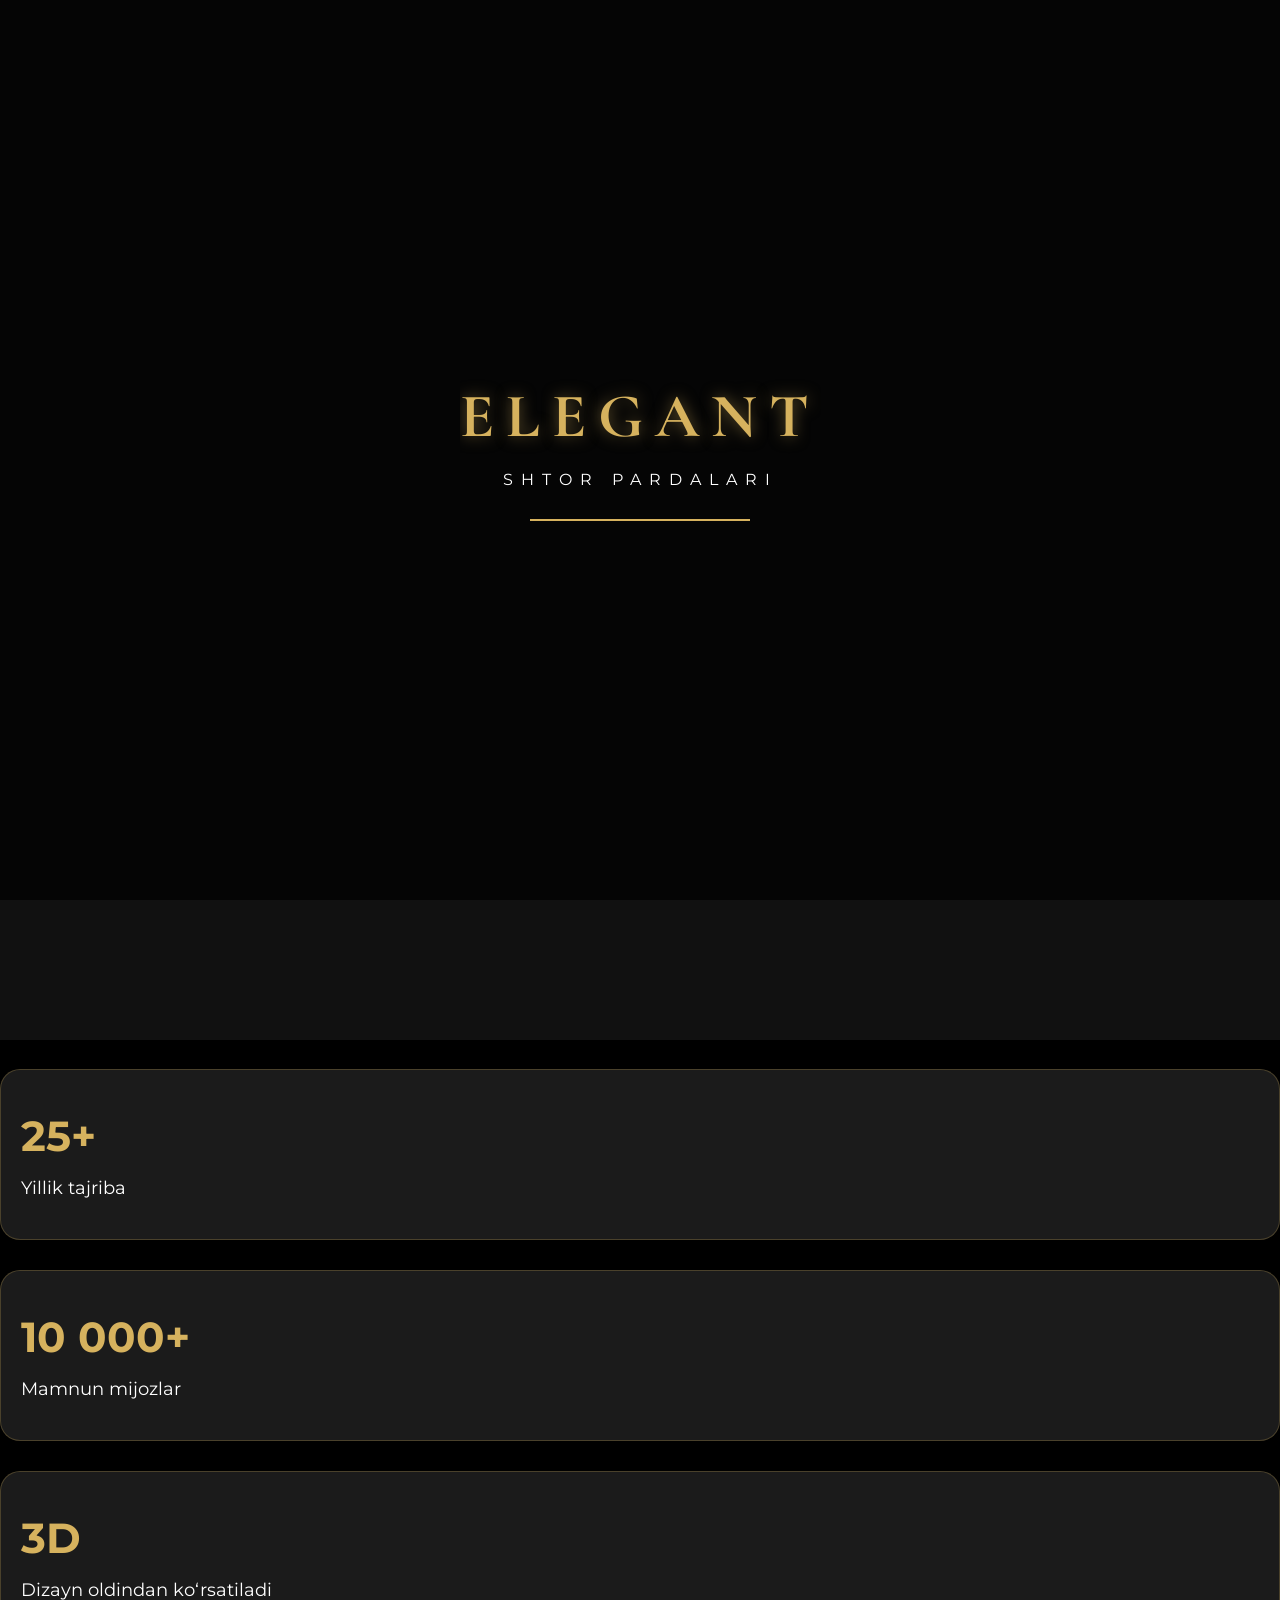
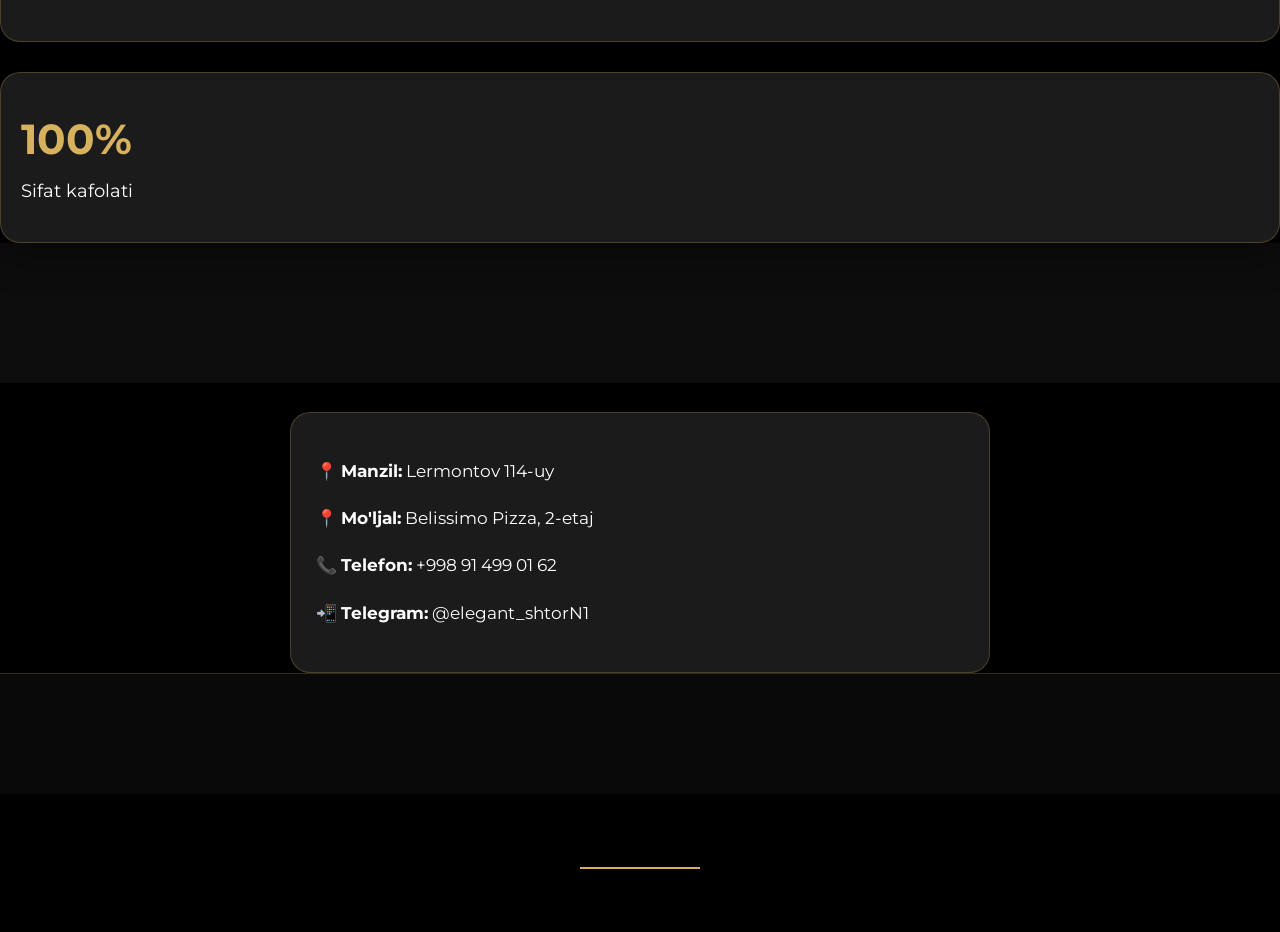
==== index.html @ 4797c0a0 "Add files via upload" ====
<!DOCTYPE html>
<html lang="uz">
<head>
    <meta charset="UTF-8">
    <meta name="viewport" content="width=device-width, initial-scale=1.0">

    <title>Elegant Shtor Pardalari</title>

    <link rel="preconnect" href="https://fonts.googleapis.com">
    <link rel="preconnect" href="https://fonts.gstatic.com" crossorigin>

    <link href="https://fonts.googleapis.com/css2?family=Cormorant+Garamond:wght@500;600;700&family=Montserrat:wght@300;400;500;600;700&display=swap" rel="stylesheet">

    <link rel="stylesheet" href="style.css">
</head>

<body>
    <div class="curtain-wrapper">

    <div class="curtain left-curtain"></div>

    <div class="curtain right-curtain"></div>

</div>
    <div id="preloader">
    <div class="loader-content">

        <h1 class="loader-logo">
            ELEGANT
        </h1>

        <p class="loader-subtitle">
            SHTOR PARDALARI
        </p>

        <div class="loader-line"></div>

    </div>
</div>

<section class="hero">

    <div class="overlay"></div>

    <div class="particles"></div>

    <div class="hero-content">

       <div class="logo">
    <span class="word">ELEGANT</span>
    <span class="subtitle">SHTOR PARDALARI</span>
</div> 
        <h1>
            Har bir uy <br>
            go'zallikka loyiq
        </h1>

      <div class="features">
    <span>Sifat</span>
    <span>Uslub</span>
    <span>Nafislik</span>
</div>

        <a href="catalog.html" class="btn">
    Katalog
</a>

    </div>

</section>
<section class="advantages hidden" id="advantages"></section>
    <h2>Nima uchun biz?</h2>

    <div class="advantages-grid">

        <div class="adv-card">
            <h3>25+</h3>
            <p>Yillik tajriba</p>
        </div>

        <div class="adv-card">
            <h3>10 000+</h3>
            <p>Mamnun mijozlar</p>
        </div>

        <div class="adv-card">
            <h3>3D</h3>
            <p>Dizayn oldindan ko‘rsatiladi</p>
        </div>

        <div class="adv-card">
            <h3>100%</h3>
            <p>Sifat kafolati</p>
        </div>

    </div>

</section>

<section class="contact hidden" id="contact"></section>

    <h2>Kontaktlar</h2>

    <div class="contact-box">

        <p>📍 <strong>Manzil:</strong> Lermontov 114-uy</p>

        <p>📍 <strong>Mo'ljal:</strong> Belissimo Pizza, 2-etaj</p>

        <p>📞 <strong>Telefon:</strong> +998 91 499 01 62</p>

        <p>📲 <strong>Telegram:</strong> @elegant_shtorN1</p>

    </div>

</section>
<script src="script.js"></script>
<footer class="footer hidden"></footer>

    <h2>ELEGANT</h2>

    <p>SHTOR PARDALARI</p>

    <div class="footer-line"></div>

    <p>Premium pardalar va zamonaviy interyer yechimlari</p>

    <small>© 2026 Elegant Shtor Pardalari. Barcha huquqlar himoyalangan.</small>

</footer>
</body>
<header class="navbar">

    <div class="logo">
        ELEGANT
    </div>

    <nav>

        <a href="#">Bosh sahifa</a>

        <a href="catalog.html">Katalog</a>

        <a href="#advantages">Afzalliklar</a>

        <a href="#contact">Kontakt</a>

    </nav>

</header>
</html>
---- style.css ----
/* =========================
   RESET
========================= */

*{
    margin:0;
    padding:0;
    box-sizing:border-box;
}

body{
    font-family:'Montserrat',sans-serif;
    background:#000;
    overflow-x:hidden;
}

/* =========================
   HERO
========================= */

.hero{
    position:relative;
    width:100%;
    height:100vh;

    background:url("images/banner.png") center center/cover no-repeat;

    display:flex;
    align-items:center;

    overflow:hidden;
    transition: transform .8s ease, filter .8s ease;
cursor:pointer;

    animation:zoomHero 18s ease-in-out infinite alternate;
}

@keyframes zoomHero{
    from{
        background-size:100%;
    }
    to{
        background-size:108%;
    }
}

/* =========================
   DARK OVERLAY
========================= */

.overlay{
    position:absolute;
    inset:0;

    background:linear-gradient(
        90deg,
        rgba(0,0,0,.65) 0%,
        rgba(0,0,0,.40) 45%,
        rgba(0,0,0,.15) 100%
    );

    z-index:1;
}

/* =========================
   CONTENT
========================= */
.hero-content{
    position: relative;
    z-index: 5;
    max-width: 650px;
    margin-left: 8%;
    color: #fff;
    animation: fadeUp 1.2s ease;
}

@keyframes fadeUp{

    from{
        opacity:0;
        transform:translateY(40px);
    }

    to{
        opacity:1;
        transform:translateY(0);
    }

}

/* =========================
   LOGO
========================= */

.logo{

    display:flex;
    flex-direction:column;

    font-family:'Cormorant Garamond',serif;

    font-weight:700;

    margin-bottom:18px;

}

.logo .word{

    color:#d6b25e;

    font-size:32px;

    letter-spacing:8px;

    text-shadow:0 0 12px rgba(214,178,94,.5);

}

.logo .subtitle{

    margin-top:6px;

    color:#fff;

    font-size:14px;

    letter-spacing:6px;

}

.logo span{

    display:block;

    font-size:14px;

    letter-spacing:6px;

    margin-top:6px;

    color:#ffffff;

}

/* =========================
   TITLE
========================= */

.hero h1{

    font-family:'Cormorant Garamond',serif;

    font-size:72px;

    line-height:1.1;

    font-weight:700;

    margin-bottom:20px;

    animation:zoomTitle 6s ease-in-out infinite;

    transform-origin:center;

}

/* =========================
   TEXT
========================= */

.hero p{

    font-size:20px;

    color:#f0f0f0;

    margin-bottom:45px;

    letter-spacing:1px;

}

/* =========================
   BUTTON
========================= */

.btn{

    display:inline-block;

    padding:18px 46px;

    border-radius:60px;

    text-decoration:none;

    font-weight:600;

    letter-spacing:1px;

    color:#000;

    background:linear-gradient(135deg,#d6b25e,#f6d67a);

    box-shadow:0 10px 35px rgba(214,178,94,.35);

    transition:.4s;

}

.btn:hover{

    transform:translateY(-5px) scale(1.05);

    box-shadow:0 15px 45px rgba(214,178,94,.6);

}


/* =========================
   LIGHT
========================= */

.hero::before{

    content:"";

    position:absolute;

    top:-40%;

    left:-20%;

    width:220px;

    height:180%;

    background:linear-gradient(

        transparent,

        rgba(255,255,255,.18),

        transparent

    );

    transform:rotate(18deg);

    animation:lightMove 8s linear infinite;

}

@keyframes lightMove{

    from{

        left:-25%;

    }

    to{

        left:120%;

    }

}
/* ==========================
   ANIMATIONS
========================== */

.logo{
    animation:fadeTop 1s ease forwards;
}



.hero p{
    opacity:0;
    animation:fadeTop 1s ease .6s forwards;
}

.btn{
    opacity:0;
    animation:fadeTop 1s ease .9s forwards;
}

@keyframes fadeTop{

    from{
        opacity:0;
        transform:translateY(40px);
    }

    to{
        opacity:1;
        transform:translateY(0);
    }

}
@keyframes zoomTitle{

    0%{
        opacity:0;
        transform:scale(0);
    }

    15%{
        opacity:1;
        transform:scale(1);
    }

    70%{
        opacity:1;
        transform:scale(1);
    }

    100%{
        opacity:0;
        transform:scale(0);
    }

}
.logo .word{
    position: relative;
    display: inline-block;
    overflow: hidden;
}

.logo .word::after{
    content: "";
    position: absolute;
    top: -50%;
    left: -150%;

    width: 60%;
    height: 200%;

    background: linear-gradient(
        90deg,
        transparent,
        rgba(255,255,255,.9),
        transparent
    );

    transform: rotate(25deg);

    animation: logoShine 5s linear infinite;
}

@keyframes logoShine{

    0%{
        left:-150%;
    }

    100%{
        left:220%;
    }

}
/* ========================= */
/* PRELOADER */
/* ========================= */

#preloader{
    position: fixed;
    inset: 0;
    background: #050505;
    display: flex;
    justify-content: center;
    align-items: center;
    z-index: 99999;
    transition: opacity 1s ease, visibility 1s ease;
}

.loader-content{
    text-align: center;
}

.loader-logo{
    font-family: 'Cormorant Garamond', serif;
    font-size: 62px;
    letter-spacing: 12px;
    color: #d6b25e;
    text-shadow: 0 0 15px rgba(214,178,94,.5);
    position: relative;
    display: inline-block;
    overflow: hidden;
}

.loader-logo::after{
    content: "";
    position: absolute;
    top: -50%;
    left: -150%;
    width: 60%;
    height: 200%;
    background: linear-gradient(
        90deg,
        transparent,
        rgba(255,255,255,.9),
        transparent
    );
    transform: rotate(25deg);
    animation: loaderShine 2s linear infinite;
}

.loader-subtitle{
    margin-top: 12px;
    color: white;
    font-size: 16px;
    letter-spacing: 8px;
}

.loader-line{
    width: 0;
    height: 2px;
    background: #d6b25e;
    margin: 30px auto 0;
    animation: lineGrow 1.5s forwards;
}

@keyframes loaderShine{
    from{
        left: -150%;
    }
    to{
        left: 220%;
    }
}

@keyframes lineGrow{
    from{
        width: 0;
    }
    to{
        width: 220px;
    }
}
#preloader.hide{
    opacity: 0;
    visibility: hidden;
}
/* ---------- FEATURES ---------- */
.features{
    position: relative;
    width: 180px;
    height: 35px;
    margin: 40px 0 45px;
}

.features span{
    position:absolute;
    left:0;
    top:0;
    width:100%;

    font-size:22px;
    color:#fff;
    letter-spacing:2px;

    text-align:left;

    opacity:0;

    animation:changeWord 9s infinite;
}

.features span::after{
    content:" ✦";
    color:#d6b25e;
}

.features span:nth-child(1){
    animation-delay:0s;
}

.features span:nth-child(2){
    animation-delay:3s;
}

.features span:nth-child(3){
    animation-delay:6s;
}

@keyframes changeWord{

    0%{
        opacity:0;
        transform:translateY(20px);
    }

    10%{
        opacity:1;
        transform:translateY(0);
    }

    25%{
        opacity:1;
    }

    35%{
        opacity:0;
        transform:translateY(-20px);
    }

    100%{
        opacity:0;
    }

}
/* ===========================
        CATALOG
=========================== */

.catalog-page{
    width:90%;
    max-width:1400px;
    margin:auto;
    padding:80px 0;
}

.catalog-title{
    text-align:center;
    font-size:48px;
    color:#d6b25e;
    letter-spacing:4px;
}

.catalog-text{
    text-align:center;
    color:#d8d8d8;
    font-size:20px;
    margin:20px 0 60px;
}

.gallery{
    display:grid;
    grid-template-columns:repeat(auto-fit,minmax(320px,1fr));
    gap:35px;
}

.card{
    overflow:hidden;
    border-radius:20px;
    background:#1b1b1b;
    transition:.4s;
    box-shadow:0 15px 35px rgba(0,0,0,.45);
}

.card:hover{
    transform:translateY(-10px);
    box-shadow:0 20px 45px rgba(214,178,94,.35);
}

.card img{
    width:100%;
    height:420px;
    object-fit:cover;
    display:block;
    transition:.5s;
}

.card:hover img{
    transform:scale(1.08);
}

.back-btn{
    display:inline-block;
    margin:60px auto 0;
    padding:16px 40px;
    border:2px solid #d6b25e;
    color:#d6b25e;
    text-decoration:none;
    border-radius:50px;
    transition:.4s;
    font-size:18px;
}

.back-btn:hover{
    background:#d6b25e;
    color:#000;
}
/* ===== Lightbox ===== */

.lightbox{
    position:fixed;
    inset:0;
    background:rgba(0,0,0,.95);
    display:none;
    justify-content:center;
    align-items:center;
    z-index:9999;
}

.lightbox.active{
    display:flex;
}

.lightbox-img{
    max-width:90%;
    max-height:85%;
    border-radius:15px;
    box-shadow:0 0 40px rgba(214,178,94,.35);
}

.close{
    position:absolute;
    top:25px;
    right:40px;
    font-size:45px;
    color:white;
    cursor:pointer;
}

.prev,
.next{
    position:absolute;
    top:50%;
    transform:translateY(-50%);
    background:rgba(255,255,255,.15);
    border:none;
    color:white;
    font-size:34px;
    width:60px;
    height:60px;
    border-radius:50%;
    cursor:pointer;
    transition:.3s;
}

.prev:hover,
.next:hover{
    background:#d6b25e;
    color:#000;
}

.prev{
    left:40px;
}

.next{
    right:40px;
}
/* ==========================
   ADVANTAGES
========================== */

.advantages{
    padding:100px 10%;
    background:#111;
    text-align:center;
}

.advantages h2{
    font-size:42px;
    color:#d6b25e;
    margin-bottom:60px;
    letter-spacing:2px;
}

.advantages-grid{
    display:grid;
    grid-template-columns:repeat(auto-fit,minmax(230px,1fr));
    gap:30px;
}

.adv-card{
    background:#1b1b1b;
    border:1px solid rgba(214,178,94,.25);
    border-radius:20px;
    padding:40px 20px;
    transition:.4s;
    box-shadow:0 15px 35px rgba(0,0,0,.35);
}

.adv-card:hover{
    transform:translateY(-10px);
    border-color:#d6b25e;
    box-shadow:0 20px 45px rgba(214,178,94,.35);
}

.adv-card h3{
    font-size:42px;
    color:#d6b25e;
    margin-bottom:15px;
}

.adv-card p{
    color:#fff;
    font-size:18px;
}

/* ==========================
   CONTACT
========================== */

.contact{
    padding:100px 10%;
    background:#0d0d0d;
    text-align:center;
}

.contact h2{
    font-size:42px;
    color:#d6b25e;
    margin-bottom:40px;
}

.contact-box{
    max-width:700px;
    margin:auto;
    background:#1b1b1b;
    border-radius:20px;
    padding:40px;
    border:1px solid rgba(214,178,94,.25);
    box-shadow:0 15px 35px rgba(0,0,0,.35);
}

.contact-box p{
    color:#fff;
    font-size:20px;
    margin:20px 0;
    line-height:1.6;
}
/*=========================
        NAVBAR
=========================*/

html{
    scroll-behavior:smooth;
}

.navbar{

    position:fixed;

    top:0;

    left:0;

    width:100%;

    display:flex;

    justify-content:space-between;

    align-items:center;

    padding:25px 8%;

    z-index:9999;

    transition:.4s;

    background:rgba(0,0,0,.15);

    backdrop-filter:blur(10px);

}

.logo{

    font-size:32px;

    color:#d6b25e;

    font-weight:bold;

    letter-spacing:6px;

}

.navbar nav{

    display:flex;

    gap:40px;

}

.navbar nav a{

    color:white;

    text-decoration:none;

    font-size:18px;

    transition:.3s;

}

.navbar nav a:hover{

    color:#d6b25e;

}

.navbar.scrolled{

    background:#111;

    box-shadow:0 10px 30px rgba(0,0,0,.5);

}
/*=========================
        FOOTER
=========================*/

.footer{

    background:#090909;

    text-align:center;

    padding:80px 20px;

    border-top:1px solid rgba(214,178,94,.2);

}

.footer h2{

    color:#d6b25e;

    font-size:42px;

    letter-spacing:8px;

    margin-bottom:10px;

}

.footer p{

    color:#ddd;

    font-size:18px;

    margin:12px 0;

}

.footer-line{

    width:120px;

    height:2px;

    background:#d6b25e;

    margin:25px auto;

}

.footer small{
    color:#777;
    display:block;
    margin-top:35px;
    font-size:15px;
}


/*=========================
    SCROLL ANIMATION
=========================*/
@media (max-width:768px){
    }

/* ===== Меню ===== */

.navbar{
    padding:15px 20px;
    flex-direction:column;
    gap:12px;
}

.navbar nav{
    display:flex;
    flex-wrap:wrap;
    justify-content:center;
    gap:10px;
}

.navbar nav a{
    font-size:15px;
    padding:6px 8px;
}

.navbar .logo{
    font-size:22px;
    letter-spacing:3px;
}

/* ===== Hero ===== */

.hero{
    height:auto;
    min-height:100vh;
    padding:120px 25px 70px;
    background-position:65% center;
}
.hero-content{
    margin-left:8%;
    margin-right:auto;
    max-width:650px;
    text-align:left;
}

.hero h1{
    font-size:42px;
    line-height:1.2;
    margin-bottom:18px;
}

.hero p{
    font-size:18px;
    margin-bottom:30px;
}

.features{
    margin:30px 0;
}

.features span{
    font-size:18px;
}

.btn{
    padding:16px 34px;
    font-size:16px;
}

/* ===== Каталог ===== */

.catalog-page{
    width:92%;
    padding:50px 0;
}

.catalog-title{
    font-size:34px;
}

.catalog-text{
    font-size:18px;
}

.gallery{
    grid-template-columns:1fr;
    gap:25px;
}

.card img{
    height:320px;
}

/* ===== Преимущества ===== */

.advantages{
    padding:70px 25px;
}

.advantages h2{
    font-size:34px;
}

.advantages-grid{
    grid-template-columns:1fr;
}

/* ===== Контакты ===== */

.contact{
    padding:70px 25px;
}

.contact h2{
    font-size:34px;
}

.contact-box{
    padding:25px;
}

.contact-box p{
    font-size:17px;
}

/* ===== Футер ===== */

.footer{
    padding:60px 20px;
}

.footer h2{
    font-size:30px;
}

.footer p{
    font-size:16px;
}

.footer small{
    font-size:13px;
}

/* ===== Lightbox ===== */

.prev,
.next{
    width:45px;
    height:45px;
    font-size:24px;
}

.close{
    font-size:34px;
    right:20px;
}
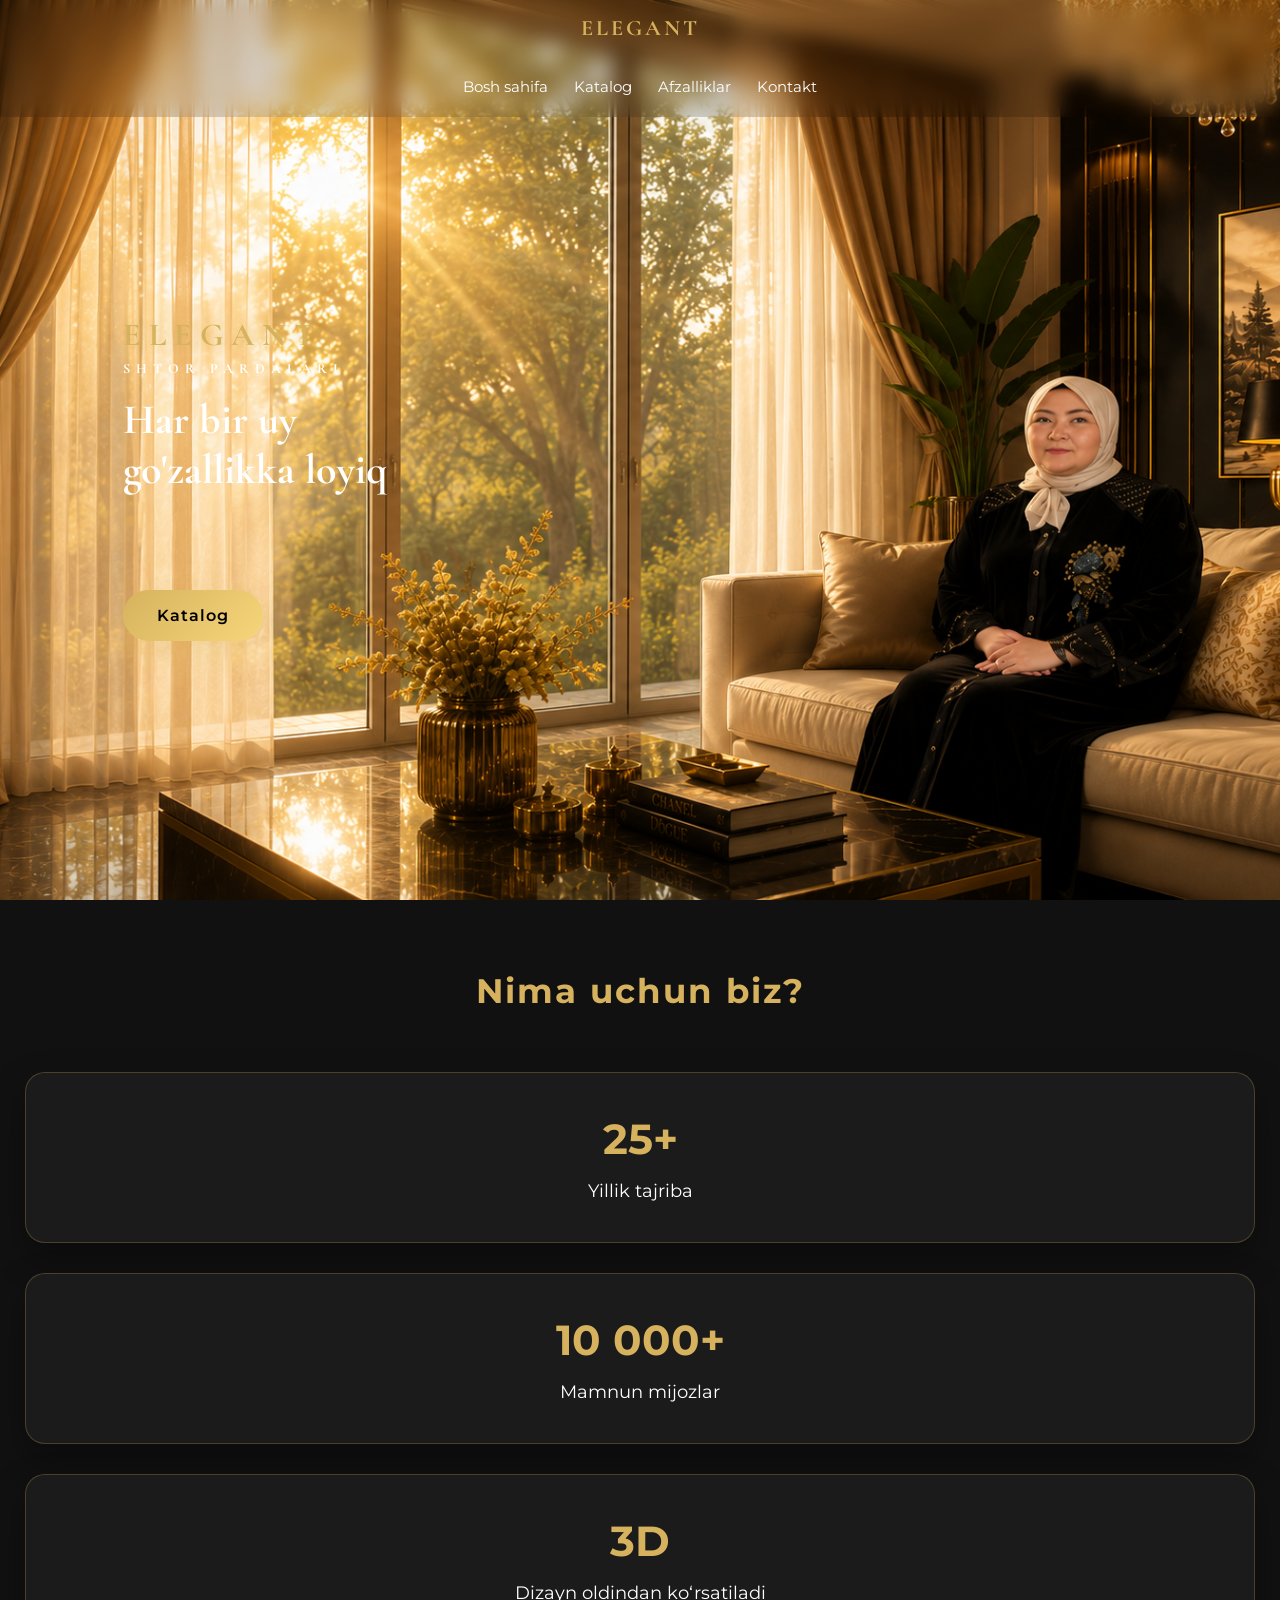
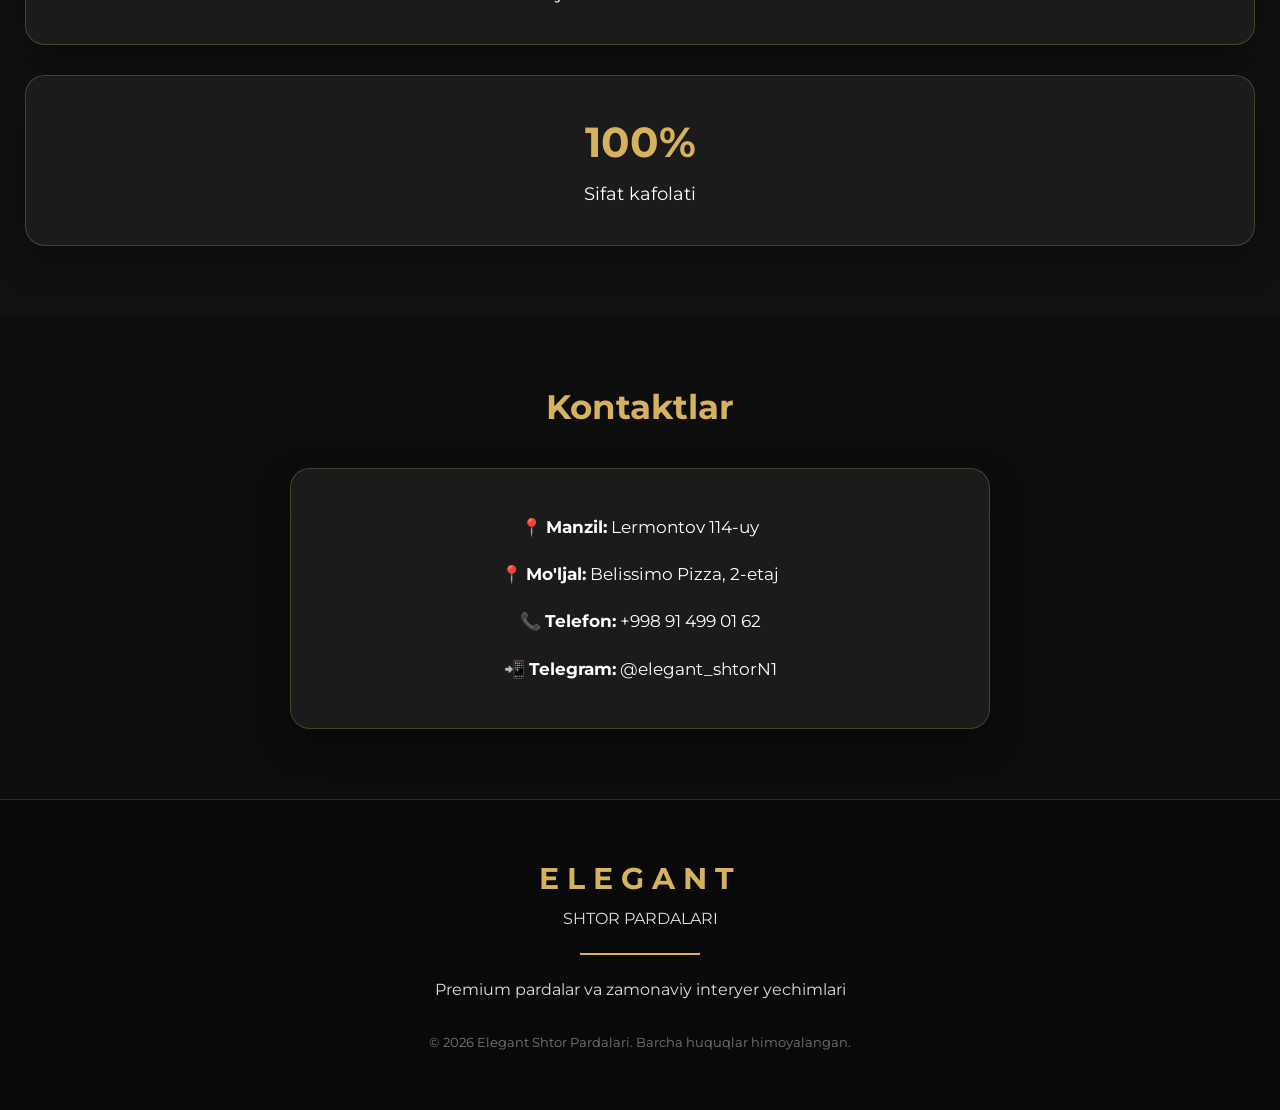
==== commit a980924a: "Add files via upload" ====
--- a/index.html
+++ b/index.html
@@ -15,30 +15,42 @@
 </head>
 
 <body>
-    <div class="curtain-wrapper">
 
-    <div class="curtain left-curtain"></div>
-
-    <div class="curtain right-curtain"></div>
-
-</div>
-    <div id="preloader">
+<!-- PRELOADER -->
+<div id="preloader">
     <div class="loader-content">
-
-        <h1 class="loader-logo">
-            ELEGANT
-        </h1>
-
-        <p class="loader-subtitle">
-            SHTOR PARDALARI
-        </p>
-
+        <h1 class="loader-logo">ELEGANT</h1>
+        <p class="loader-subtitle">SHTOR PARDALARI</p>
         <div class="loader-line"></div>
-
     </div>
 </div>
 
+<!-- CURTAINS -->
+<div class="curtain-wrapper">
+    <div class="curtain left-curtain"></div>
+    <div class="curtain right-curtain"></div>
+</div>
+
+<!-- NAVBAR -->
+<header class="navbar">
+
+    <div class="logo">
+        ELEGANT
+    </div>
+
+    <nav>
+        <a href="#">Bosh sahifa</a>
+        <a href="catalog.html">Katalog</a>
+        <a href="#advantages">Afzalliklar</a>
+        <a href="#contact">Kontakt</a>
+    </nav>
+
+</header>
+
+<!-- HERO -->
 <section class="hero">
+
+    <div class="hero-slider"></div>
 
     <div class="overlay"></div>
 
@@ -46,29 +58,32 @@
 
     <div class="hero-content">
 
-       <div class="logo">
-    <span class="word">ELEGANT</span>
-    <span class="subtitle">SHTOR PARDALARI</span>
-</div> 
+        <div class="logo">
+            <span class="word">ELEGANT</span>
+            <span class="subtitle">SHTOR PARDALARI</span>
+        </div>
+
         <h1>
             Har bir uy <br>
             go'zallikka loyiq
         </h1>
 
-      <div class="features">
-    <span>Sifat</span>
-    <span>Uslub</span>
-    <span>Nafislik</span>
-</div>
+        <div class="features">
+            <span>Sifat</span>
+            <span>Uslub</span>
+            <span>Nafislik</span>
+        </div>
 
         <a href="catalog.html" class="btn">
-    Katalog
-</a>
+            Katalog
+        </a>
 
     </div>
 
 </section>
-<section class="advantages hidden" id="advantages"></section>
+<!-- ADVANTAGES -->
+<section class="advantages hidden" id="advantages">
+
     <h2>Nima uchun biz?</h2>
 
     <div class="advantages-grid">
@@ -97,7 +112,8 @@
 
 </section>
 
-<section class="contact hidden" id="contact"></section>
+<!-- CONTACT -->
+<section class="contact hidden" id="contact">
 
     <h2>Kontaktlar</h2>
 
@@ -114,8 +130,9 @@
     </div>
 
 </section>
-<script src="script.js"></script>
-<footer class="footer hidden"></footer>
+
+<!-- FOOTER -->
+<footer class="footer hidden">
 
     <h2>ELEGANT</h2>
 
@@ -128,24 +145,9 @@
     <small>© 2026 Elegant Shtor Pardalari. Barcha huquqlar himoyalangan.</small>
 
 </footer>
+
+<script src="script.js"></script>
+<script src="hero.js"></script>
+
 </body>
-<header class="navbar">
-
-    <div class="logo">
-        ELEGANT
-    </div>
-
-    <nav>
-
-        <a href="#">Bosh sahifa</a>
-
-        <a href="catalog.html">Katalog</a>
-
-        <a href="#advantages">Afzalliklar</a>
-
-        <a href="#contact">Kontakt</a>
-
-    </nav>
-
-</header>
 </html>
--- a/style.css
+++ b/style.css
@@ -23,7 +23,7 @@
     width:100%;
     height:100vh;
 
-    background:url("images/banner.png") center center/cover no-repeat;
+    
 
     display:flex;
     align-items:center;
@@ -1022,5 +1022,32 @@
     font-size:34px;
     right:20px;
 }
-
-      
+.hero-slider{
+    position:absolute;
+    inset:0;
+    width:100%;
+    height:100%;
+    overflow:hidden;
+    z-index:0;
+}
+
+.hero-slider .tile{
+    position:absolute;
+    background-size:cover;
+    background-repeat:no-repeat;
+    backface-visibility:hidden;
+    transform-style:preserve-3d;
+    transition:transform .9s ease;
+}
+
+.overlay,
+.particles,
+.hero-content{
+    position:relative;
+    z-index:2;
+}
+/* ===== PREMIUM HERO SLIDER ===== */
+
+
+
+
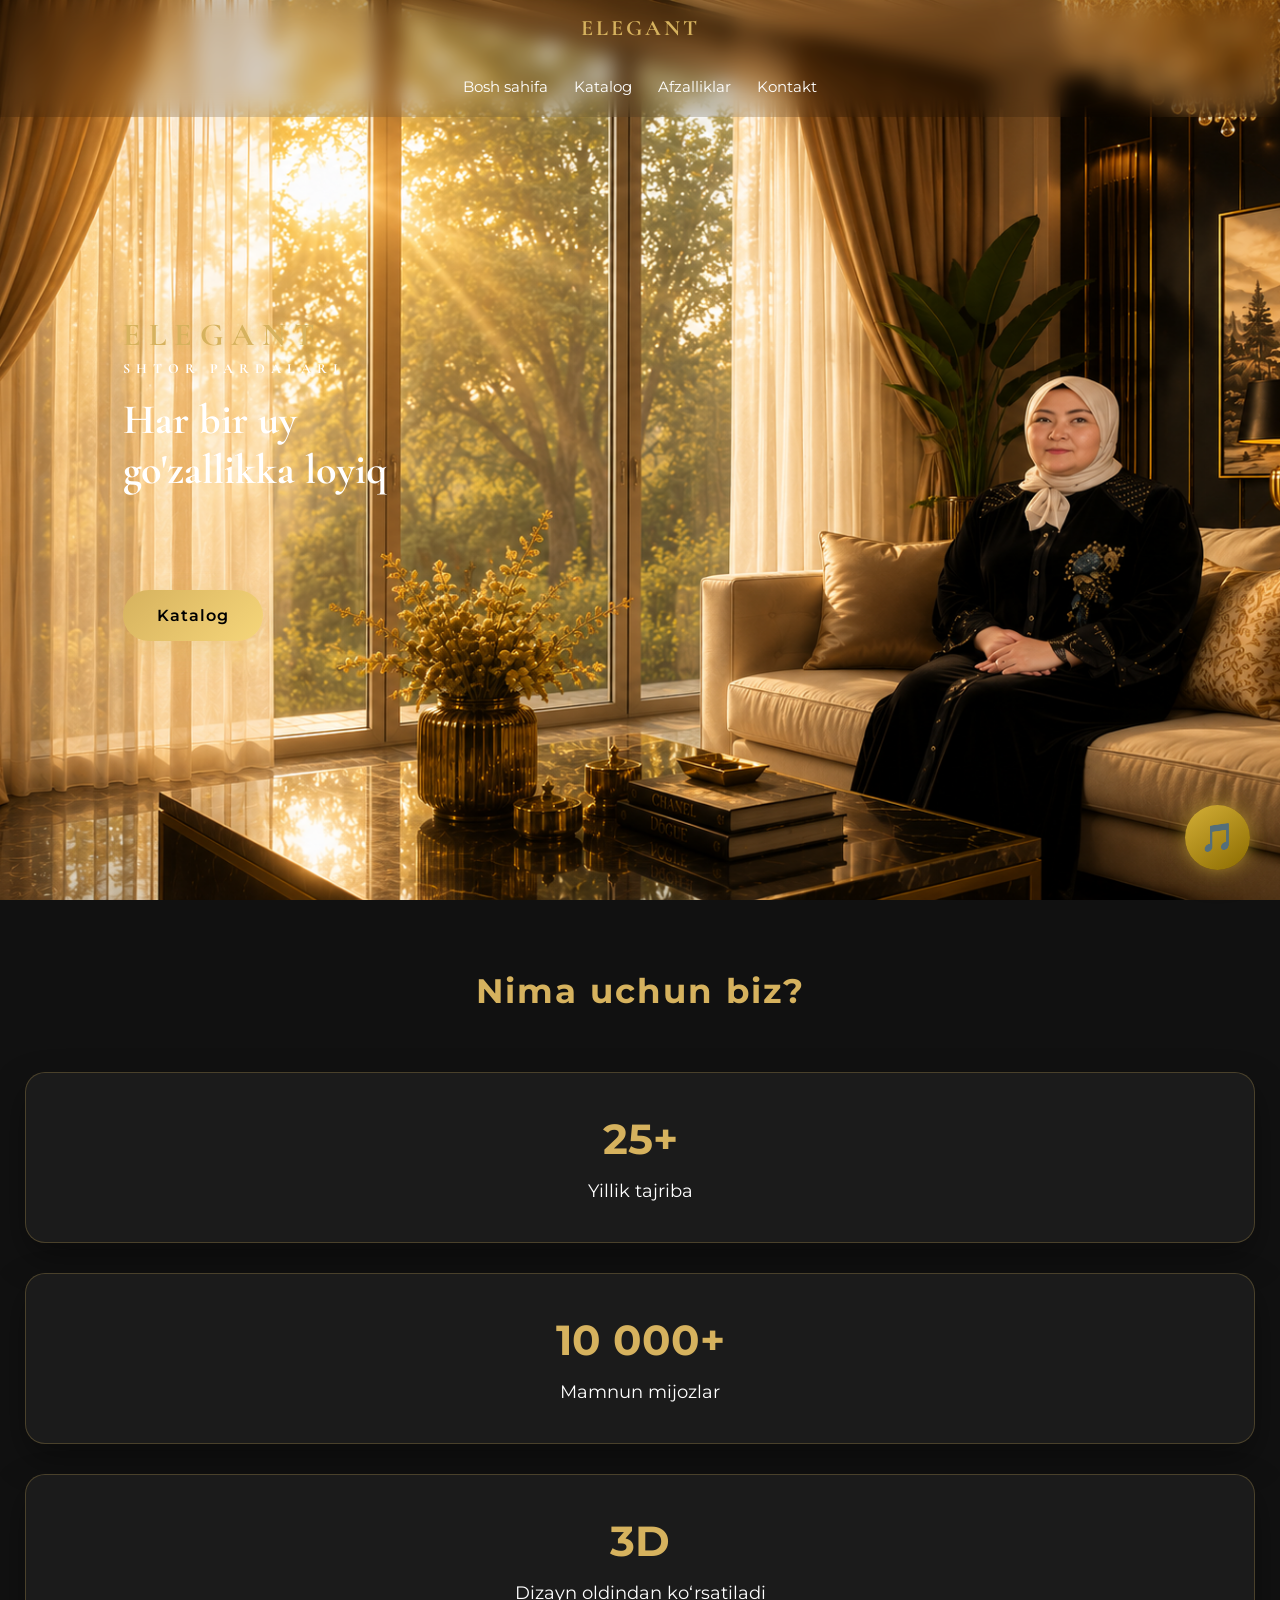
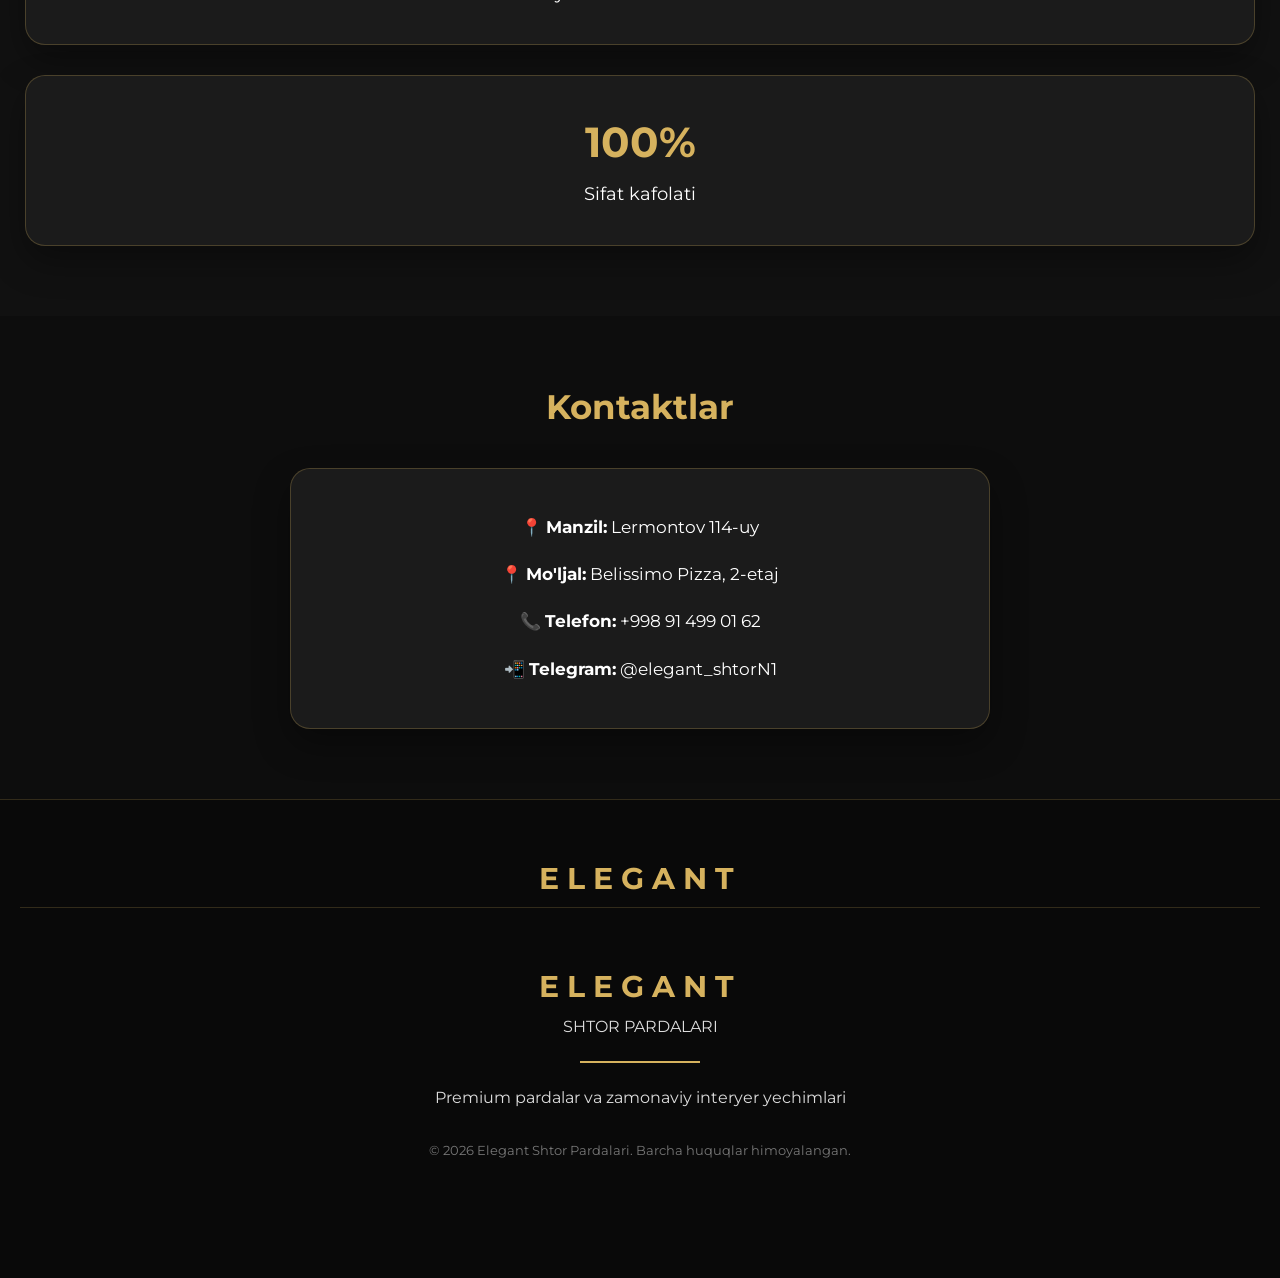
==== commit 99fdc689: "добавил музыку и обновил сайт" ====
--- a/index.html
+++ b/index.html
@@ -134,6 +134,11 @@
 <!-- FOOTER -->
 <footer class="footer hidden">
 
+
+    <h2>ELEGANT</h2>
+
+   <footer class="footer hidden">
+
     <h2>ELEGANT</h2>
 
     <p>SHTOR PARDALARI</p>
@@ -146,8 +151,16 @@
 
 </footer>
 
+<audio id="bgMusic" loop>
+    <source src="audio/background.mp3" type="audio/mpeg">
+    Ваш браузер не поддерживает аудио.
+</audio>
+
+<button id="musicToggle">🎵</button>
+
 <script src="script.js"></script>
 <script src="hero.js"></script>
+<script src="music.js"></script>
 
 </body>
 </html>
--- a/style.css
+++ b/style.css
@@ -1047,7 +1047,83 @@
     z-index:2;
 }
 /* ===== PREMIUM HERO SLIDER ===== */
-
-
-
-
+#musicToggle {
+    position: fixed;
+    bottom: 30px;
+    right: 30px;
+    width: 65px;
+    height: 65px;
+    border: none;
+    border-radius: 50%;
+    background: linear-gradient(145deg, #d4af37, #8b6b00);
+    color: white;
+    font-size: 28px;
+    cursor: pointer;
+    z-index: 9999;
+
+    box-shadow:
+        0 0 15px rgba(212,175,55,.5),
+        0 0 35px rgba(212,175,55,.25);
+
+    transition: .35s ease;
+}
+
+#musicToggle:hover{
+    transform: scale(1.12) rotate(10deg);
+
+    box-shadow:
+        0 0 20px rgba(212,175,55,.8),
+        0 0 50px rgba(212,175,55,.5);
+}
+
+#musicToggle.playing{
+    animation: musicPulse 2s infinite;
+}
+
+@keyframes musicPulse{
+
+    0%{
+        transform:scale(1);
+        box-shadow:0 0 15px rgba(212,175,55,.5);
+    }
+
+    50%{
+        transform:scale(1.08);
+        box-shadow:0 0 35px rgba(212,175,55,.9);
+    }
+
+    100%{
+        transform:scale(1);
+        box-shadow:0 0 15px rgba(212,175,55,.5);
+    }
+
+}
+/* ===== MUSIC BUTTON MOBILE ===== */
+
+@media (max-width:768px){
+
+    #musicToggle{
+
+        position:fixed !important;
+
+        right:20px !important;
+
+        bottom:20px !important;
+
+        width:60px !important;
+
+        height:60px !important;
+
+        display:flex !important;
+
+        justify-content:center;
+
+        align-items:center;
+
+        font-size:28px;
+
+        z-index:999999 !important;
+
+    }
+
+}
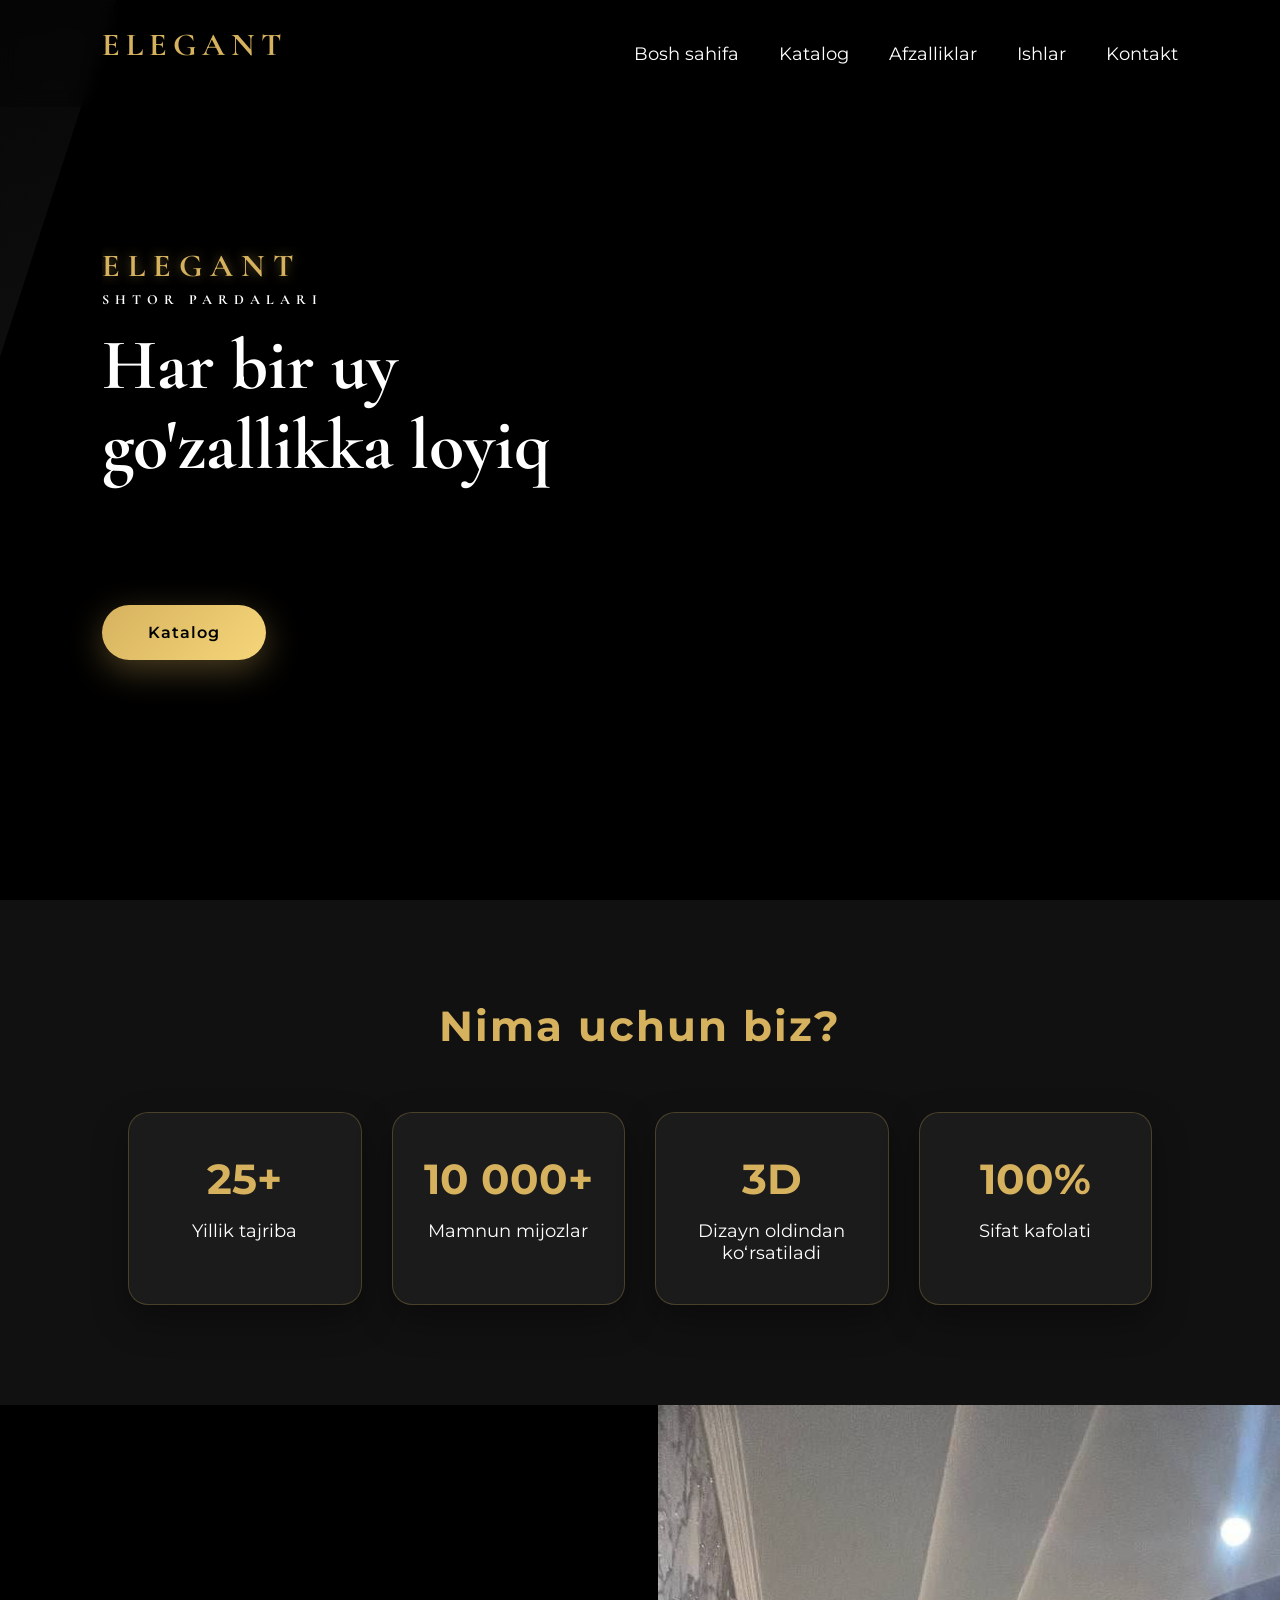
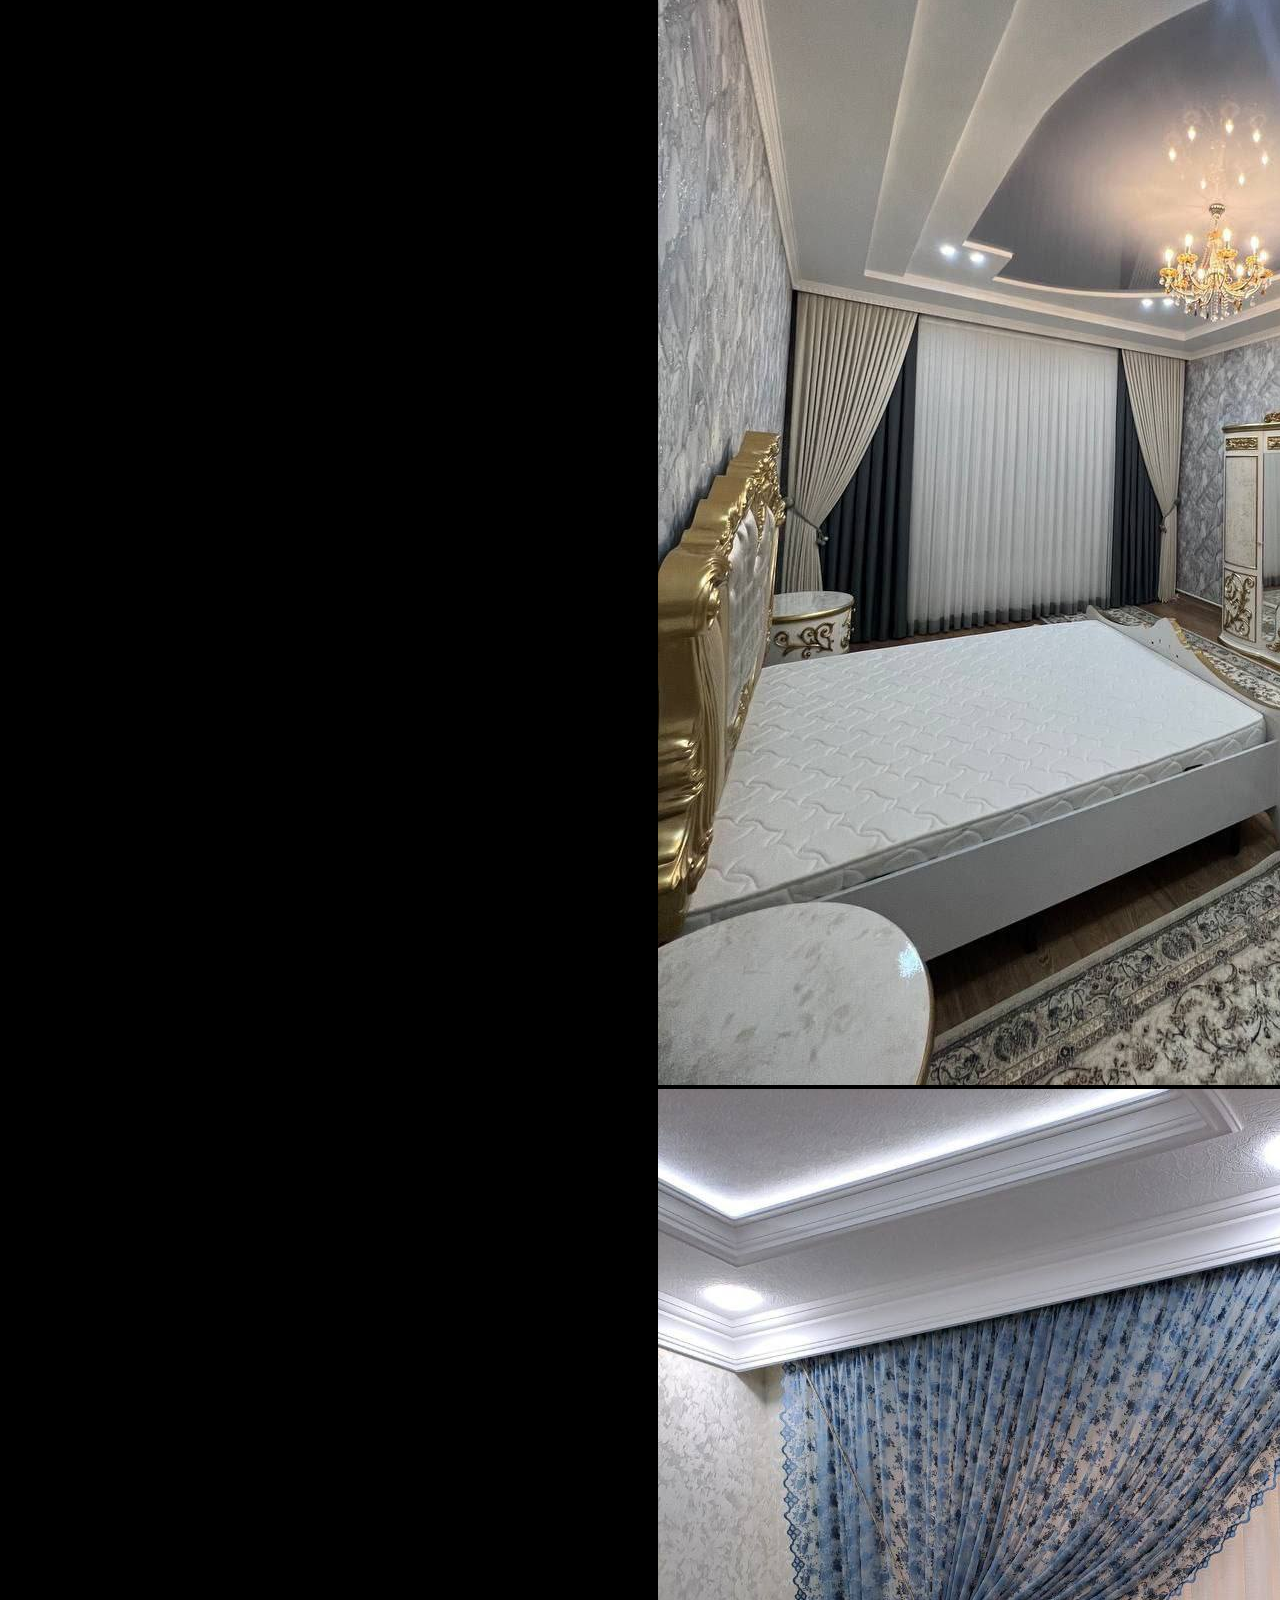
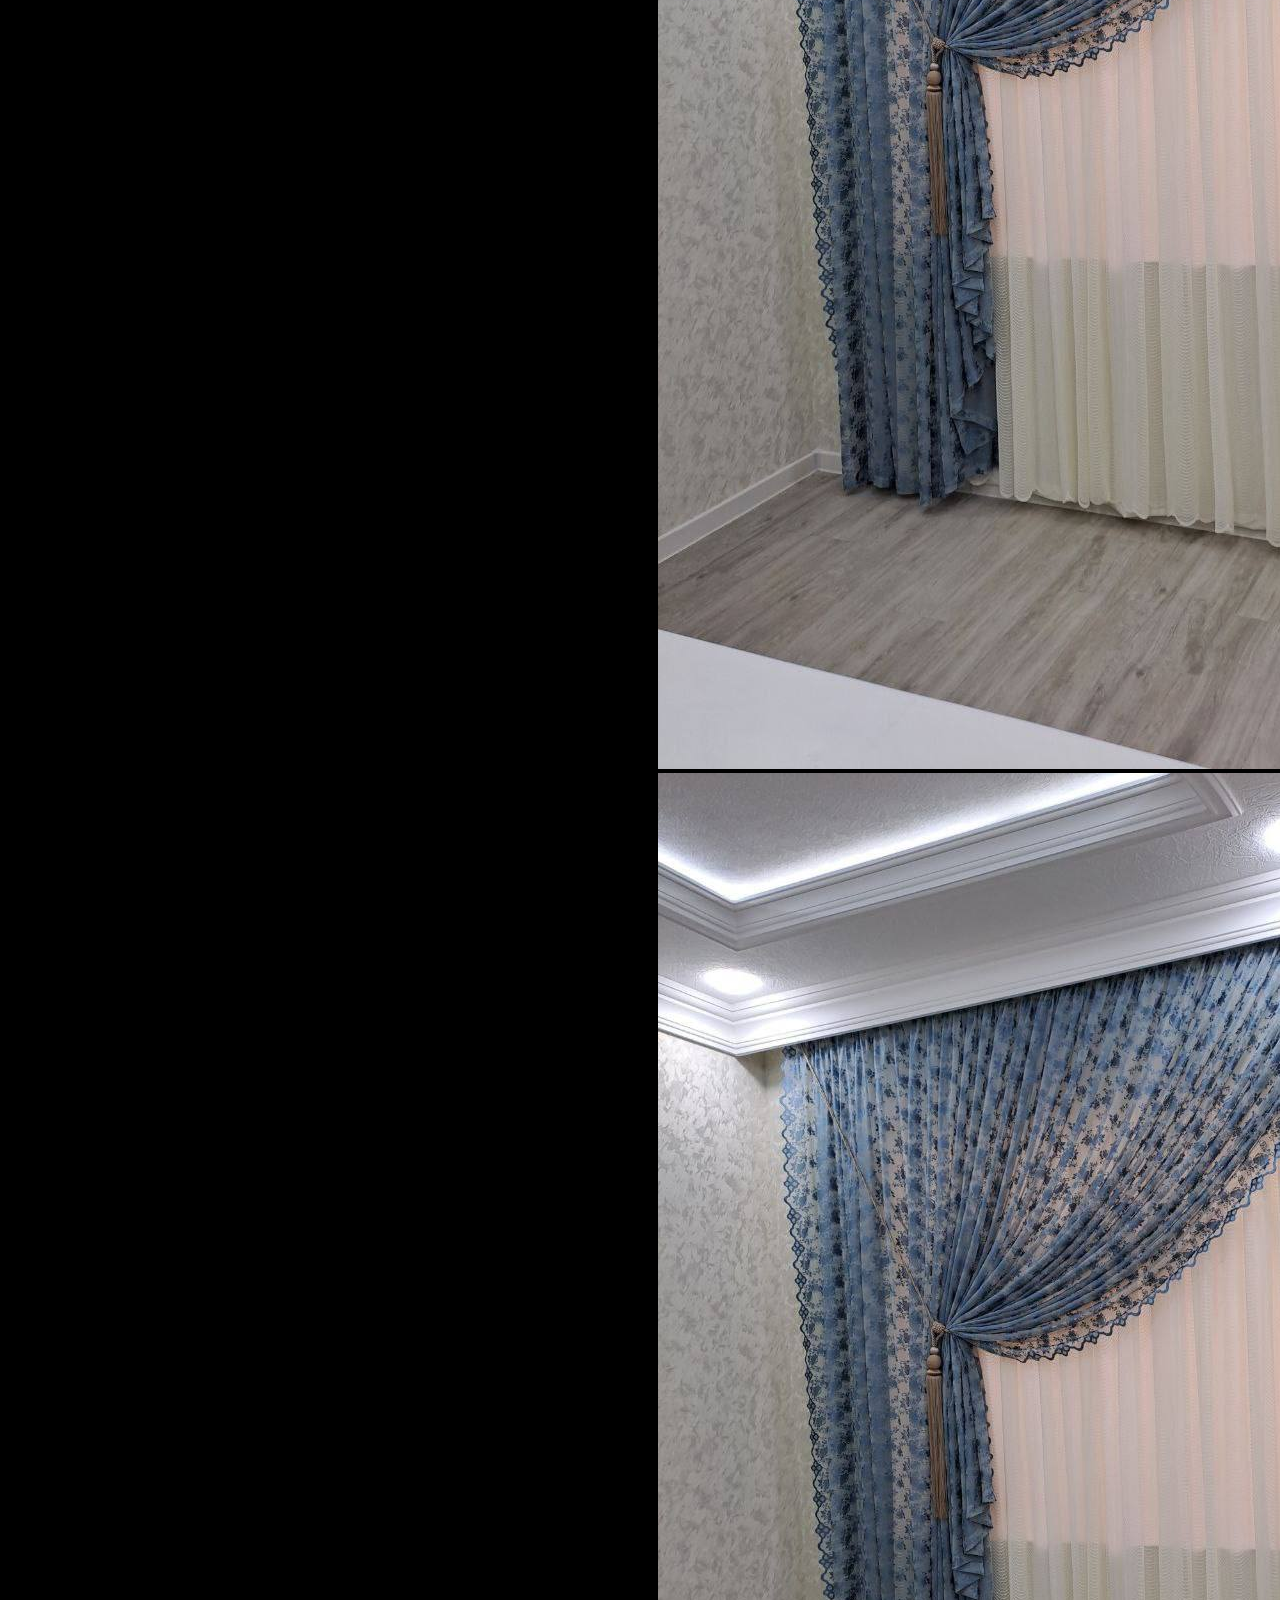
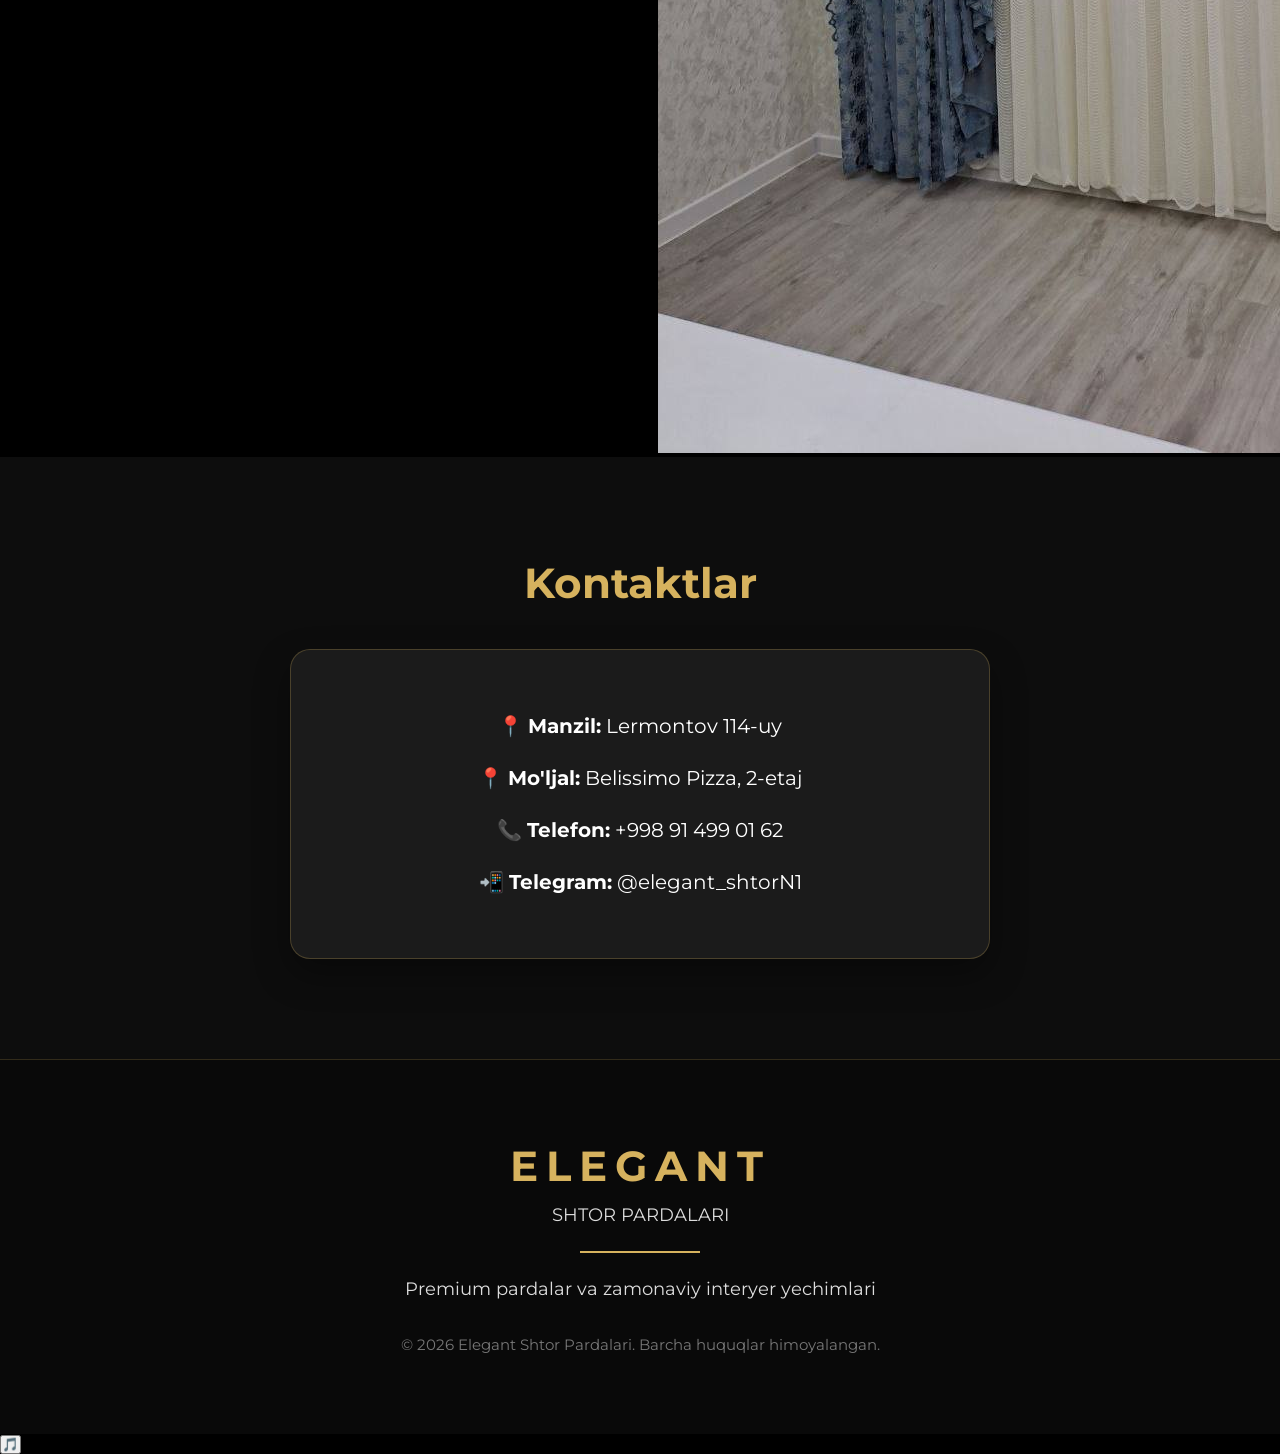
==== commit 06ffa635: "Site update" ====
--- a/index.html
+++ b/index.html
@@ -42,6 +42,7 @@
         <a href="#">Bosh sahifa</a>
         <a href="catalog.html">Katalog</a>
         <a href="#advantages">Afzalliklar</a>
+        <a href="#gallery">Ishlar</a>
         <a href="#contact">Kontakt</a>
     </nav>
 
@@ -112,6 +113,31 @@
 
 </section>
 
+<!-- GALLERY -->
+<section class="gallery hidden" id="gallery">
+<h2 class="gallery-title">Bajarilgan ishlar</h2>
+
+<div class="curtain-gallery">
+
+    <div class="gallery-back">
+        <img id="nextPhoto" src="images/15.jpg" alt="">
+    </div>
+
+    <div class="gallery-front">
+
+        <div class="left-half">
+            <img id="leftPhoto" src="images/14.jpg" alt="">
+        </div>
+
+        <div class="right-half">
+            <img id="rightPhoto" src="images/14.jpg" alt="">
+        </div>
+
+    </div>
+
+</div>
+</section>
+
 <!-- CONTACT -->
 <section class="contact hidden" id="contact">
 
@@ -130,14 +156,8 @@
     </div>
 
 </section>
-
 <!-- FOOTER -->
 <footer class="footer hidden">
-
-
-    <h2>ELEGANT</h2>
-
-   <footer class="footer hidden">
 
     <h2>ELEGANT</h2>
 
@@ -161,6 +181,6 @@
 <script src="script.js"></script>
 <script src="hero.js"></script>
 <script src="music.js"></script>
-
+<script src="gallery.js"></script>
 </body>
 </html>
--- a/style.css
+++ b/style.css
@@ -869,7 +869,7 @@
     SCROLL ANIMATION
 =========================*/
 @media (max-width:768px){
-    }
+    
 
 /* ===== Меню ===== */
 
@@ -880,10 +880,12 @@
 }
 
 .navbar nav{
-    display:flex;
-    flex-wrap:wrap;
+
+    display:grid;
+    grid-template-columns:repeat(3, auto);
     justify-content:center;
-    gap:10px;
+    gap:12px 18px;
+
 }
 
 .navbar nav a{
@@ -1126,4 +1128,176 @@
 
     }
 
-}+}
+
+.hero-slider .tile{
+    position:absolute;
+    background-size:cover;
+    background-repeat:no-repeat;
+    backface-visibility:hidden;
+    transform-style:preserve-3d;
+    transition:transform .9s ease;
+}
+
+.overlay,
+.particles,
+.hero-content{
+    position:relative;
+    z-index:2;
+}
+/* ===== PREMIUM HERO SLIDER ===== */
+
+/* ===== Плавое появление секций ===== */
+
+.hidden {
+    opacity: 0;
+    transform: translateY(60px);
+    transition: opacity .9s ease, transform .9s ease;
+}
+
+.show {
+    opacity: 1;
+    transform: translateY(0);
+}
+/* =========================
+   CURTAIN GALLERY
+========================= */
+
+.gallery{
+    padding:120px 0;
+    background:#070707;
+}
+
+.gallery-title{
+    text-align:center;
+    color:#fff;
+    font-size:52px;
+    margin-bottom:60px;
+    font-family:"Cormorant Garamond",serif;
+    letter-spacing:2px;
+}
+
+.curtain-gallery{
+
+    width:90%;
+    max-width:1300px;
+    height:700px;
+
+    margin:auto;
+
+    position:relative;
+
+    overflow:hidden;
+
+    border-radius:25px;
+
+    box-shadow:0 25px 70px rgba(0,0,0,.6);
+
+}
+
+.gallery-back,
+.gallery-front{
+
+    position:absolute;
+    inset:0;
+
+}
+
+.gallery-back img,
+.gallery-front img{
+
+    width:100%;
+    height:100%;
+    object-fit:cover;
+    display:block;
+
+}
+
+.gallery-back{
+
+    z-index:1;
+
+}
+
+.gallery-front{
+
+    z-index:2;
+    pointer-events:none;
+
+}
+
+.left-half,
+.right-half{
+
+    position:absolute;
+    top:0;
+    width:50%;
+    height:100%;
+    overflow:hidden;
+
+    transition:1.2s ease;
+
+}
+
+.left-half{
+
+    left:0;
+
+}
+
+.right-half{
+
+    right:0;
+
+}
+
+.left-half img{
+
+    position:absolute;
+    left:0;
+    top:0;
+
+}
+
+.right-half img{
+
+    position:absolute;
+    right:0;
+    top:0;
+
+}
+
+.curtain-gallery.open .left-half{
+
+    transform:translateX(-100%);
+
+}
+
+.curtain-gallery.open .right-half{
+
+    transform:translateX(100%);
+
+}
+/* =========================
+   MOBILE
+========================= */
+
+@media (max-width:768px){
+
+    .gallery{
+        padding:70px 0;
+    }
+
+    .gallery-title{
+        font-size:32px;
+        margin-bottom:30px;
+    }
+
+    .curtain-gallery{
+    width:95%;
+    height:260px;
+    border-radius:18px;
+}
+
+}
+
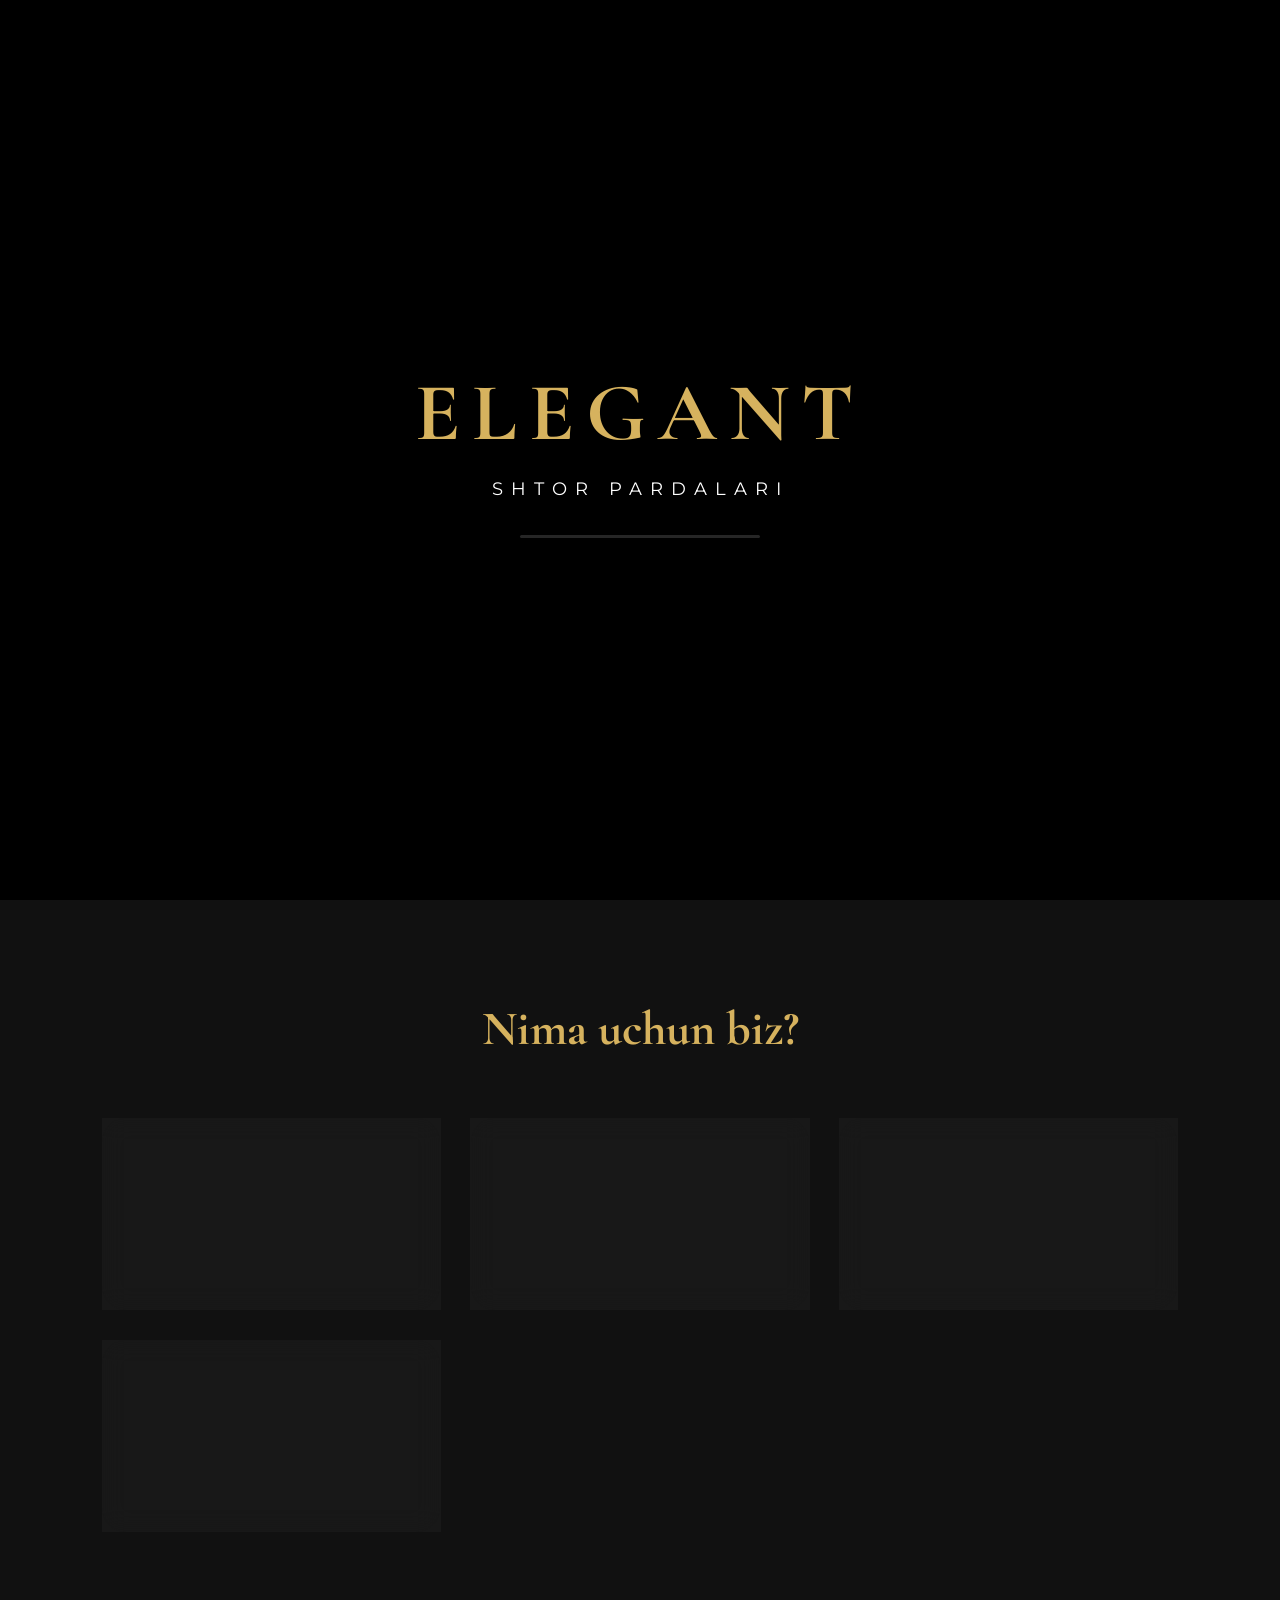
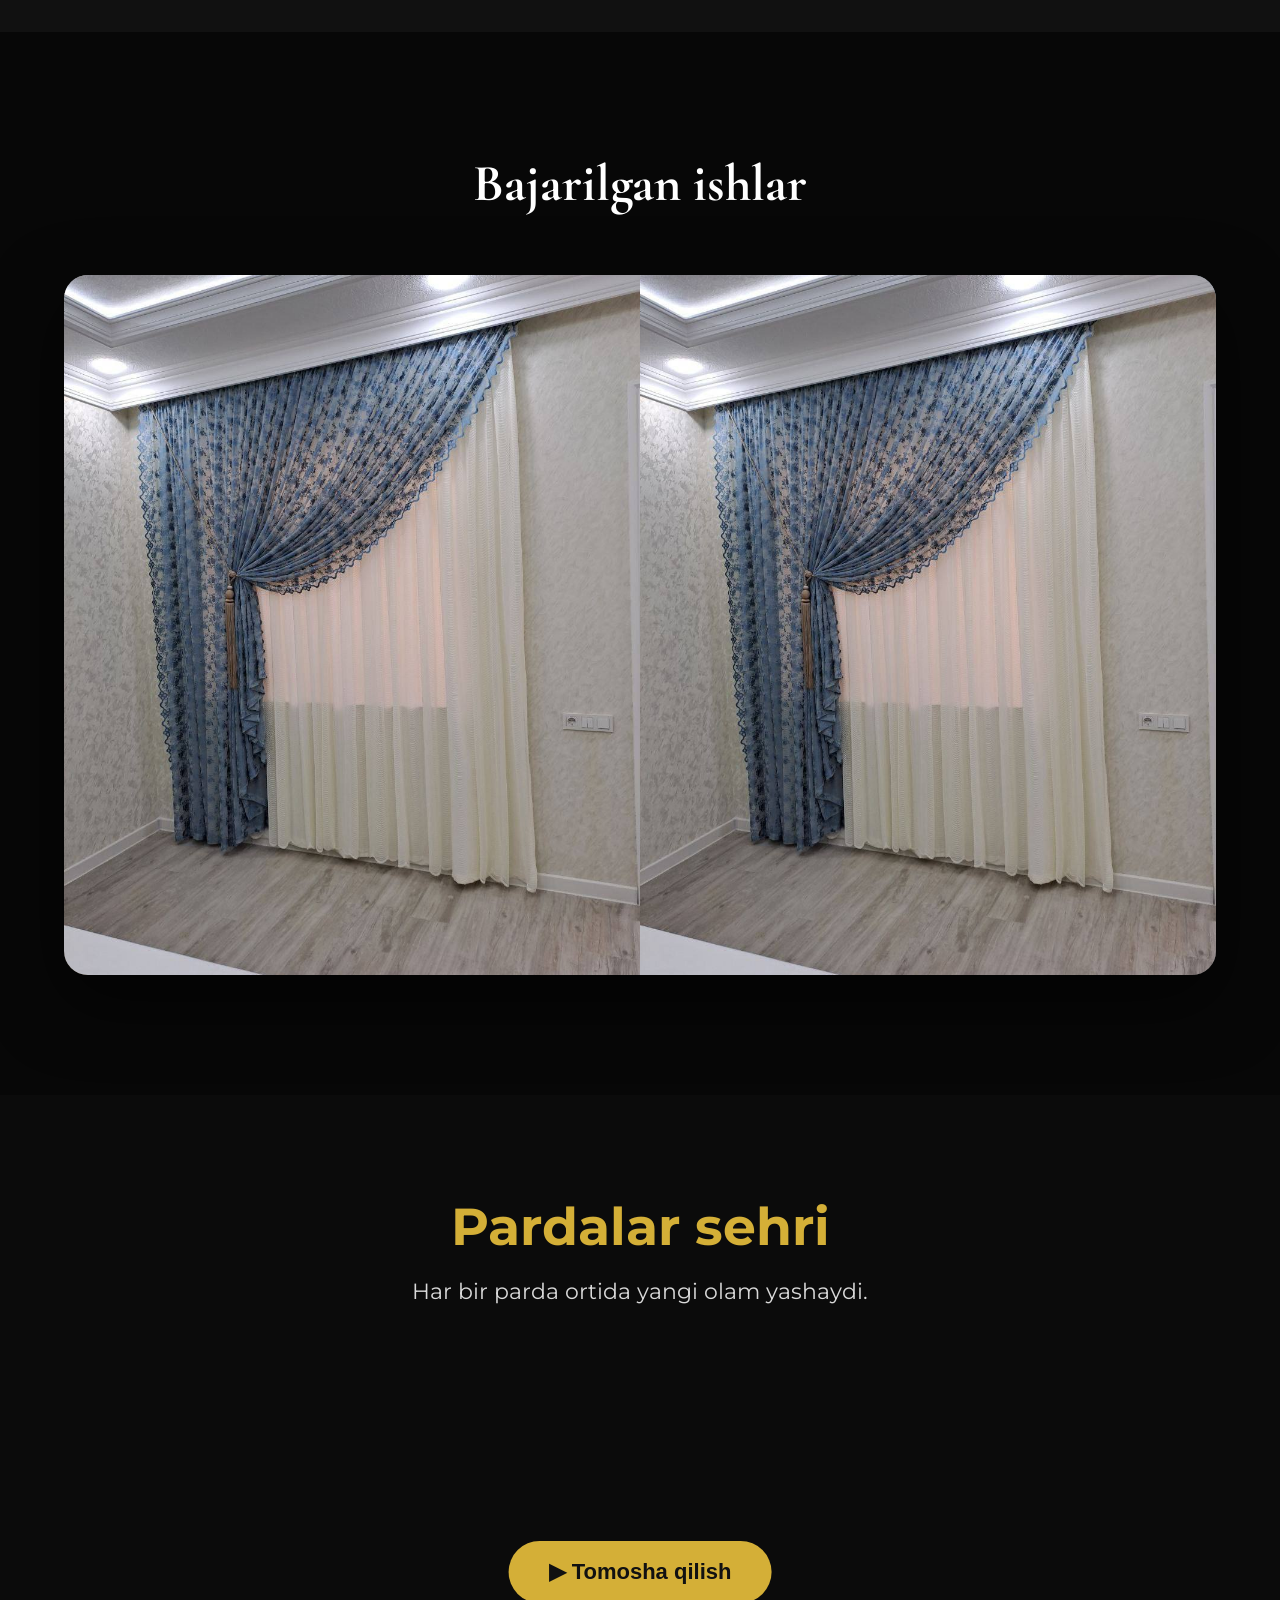
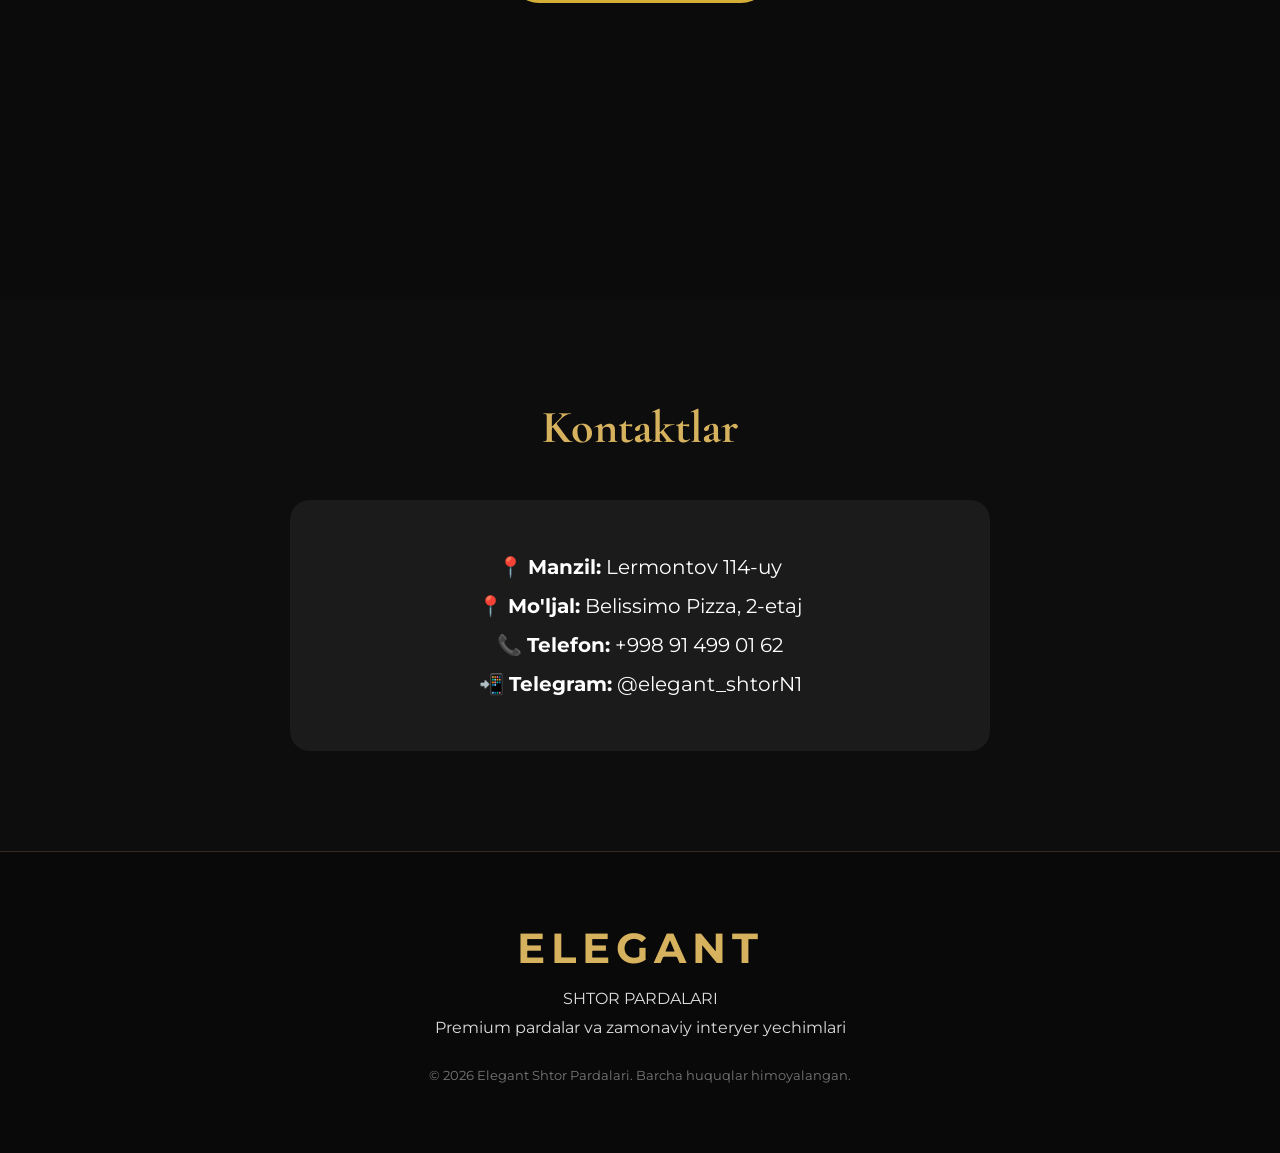
==== commit aa638683: "Update website" ====
--- a/index.html
+++ b/index.html
@@ -137,7 +137,28 @@
 
 </div>
 </section>
-
+<!-- PARDALAR SEHRI -->
+<section class="video-section hidden" id="video">
+
+    <h2>Pardalar sehri</h2>
+
+    <p class="video-subtitle">
+        Har bir parda ortida yangi olam yashaydi.
+    </p>
+<div class="video-box">
+
+    <video id="promoVideo" preload="metadata" playsinline controlslist="nodownload noplaybackrate">
+
+        <source src="videos/pardalar-sehri.mp4" type="video/mp4">
+
+        Sizning brauzeringiz videoni qo'llab-quvvatlamaydi.
+
+    </video>
+<button id="playVideo" class="play-video-btn">
+    ▶ Tomosha qilish
+</button>
+</div>
+</section>
 <!-- CONTACT -->
 <section class="contact hidden" id="contact">
 
--- a/style.css
+++ b/style.css
@@ -1,6 +1,6 @@
-/* =========================
+/* ==========================================
    RESET
-========================= */
+========================================== */
 
 *{
     margin:0;
@@ -8,70 +8,339 @@
     box-sizing:border-box;
 }
 
+html{
+    scroll-behavior:smooth;
+}
+
 body{
-    font-family:'Montserrat',sans-serif;
+    font-family:"Montserrat",sans-serif;
     background:#000;
+    color:#fff;
     overflow-x:hidden;
 }
-
-/* =========================
+/* ==========================================
+   PRELOADER
+========================================== */
+
+#preloader{
+    position:fixed;
+    inset:0;
+    background:#000;
+    display:flex;
+    justify-content:center;
+    align-items:center;
+    z-index:999999;
+    transition:opacity .8s ease, visibility .8s ease;
+}
+
+#preloader.hide{
+    opacity:0;
+    visibility:hidden;
+}
+
+.loader-content{
+    text-align:center;
+}
+
+.loader-logo{
+    font-family:"Cormorant Garamond",serif;
+    font-size:82px;
+    color:#d6b25e;
+    letter-spacing:12px;
+    margin-bottom:15px;
+}
+
+.loader-subtitle{
+    color:#ffffff;
+    letter-spacing:8px;
+    font-size:18px;
+    margin-bottom:35px;
+}
+
+.loader-line{
+    width:240px;
+    height:3px;
+    margin:auto;
+    background:rgba(255,255,255,.15);
+    overflow:hidden;
+    border-radius:10px;
+    position:relative;
+}
+
+.loader-line::before{
+
+    content:"";
+
+    position:absolute;
+
+    left:-100%;
+    top:0;
+
+    width:100%;
+    height:100%;
+
+    background:linear-gradient(
+        90deg,
+        transparent,
+        #d6b25e,
+        transparent
+    );
+
+    animation:loaderMove 1.8s linear infinite;
+
+}
+
+@keyframes loaderMove{
+
+    from{
+        left:-100%;
+    }
+
+    to{
+        left:100%;
+    }
+
+}
+
+/* ==========================================
    HERO
-========================= */
+========================================== */
 
 .hero{
     position:relative;
     width:100%;
     height:100vh;
-
-    
-
     display:flex;
     align-items:center;
-
     overflow:hidden;
-    transition: transform .8s ease, filter .8s ease;
-cursor:pointer;
-
-    animation:zoomHero 18s ease-in-out infinite alternate;
-}
-
-@keyframes zoomHero{
-    from{
-        background-size:100%;
-    }
-    to{
-        background-size:108%;
-    }
-}
-
-/* =========================
-   DARK OVERLAY
-========================= */
-
-.overlay{
+}
+
+/* ==========================================
+   HERO SLIDER
+========================================== */
+
+.hero-slider{
     position:absolute;
     inset:0;
+    width:100%;
+    height:100%;
+    z-index:0;
+    overflow:hidden;
+
+    background-size:cover;
+    background-position:center;
+    background-repeat:no-repeat;
+}
+
+.hero-slider .tile{
+
+    position:absolute;
+
+    background-repeat:no-repeat;
+    background-size:cover;
+
+    backface-visibility:hidden;
+    transform-style:preserve-3d;
+
+}
+
+/* ==========================================
+   DARK OVERLAY
+========================================== */
+
+.overlay{
+
+    position:absolute;
+    inset:0;
 
     background:linear-gradient(
         90deg,
-        rgba(0,0,0,.65) 0%,
-        rgba(0,0,0,.40) 45%,
-        rgba(0,0,0,.15) 100%
+        rgba(0,0,0,.70),
+        rgba(0,0,0,.40),
+        rgba(0,0,0,.15)
     );
 
     z-index:1;
-}
-
-/* =========================
+
+}
+
+/* ==========================================
    CONTENT
-========================= */
+========================================== */
+
 .hero-content{
-    position: relative;
-    z-index: 5;
-    max-width: 650px;
-    margin-left: 8%;
-    color: #fff;
-    animation: fadeUp 1.2s ease;
+
+    position:relative;
+    z-index:5;
+
+    width:90%;
+    max-width:650px;
+
+    margin-left:8%;
+
+}
+
+.logo{
+
+    display:flex;
+    flex-direction:column;
+
+    margin-bottom:20px;
+
+    font-family:"Cormorant Garamond",serif;
+
+}
+
+.logo .word{
+
+    font-size:34px;
+
+    letter-spacing:8px;
+
+    color:#d6b25e;
+
+}
+
+.logo .subtitle{
+
+    margin-top:8px;
+
+    letter-spacing:6px;
+
+    font-size:14px;
+
+}
+
+.hero h1{
+
+    font-family:"Cormorant Garamond",serif;
+
+    font-size:72px;
+
+    line-height:1.1;
+
+    margin-bottom:25px;
+
+}
+
+.hero p{
+
+    font-size:20px;
+
+    color:#ececec;
+
+    margin-bottom:45px;
+
+}
+
+/* ==========================================
+   BUTTON
+========================================== */
+
+.btn{
+
+    display:inline-block;
+
+    padding:18px 48px;
+
+    border-radius:60px;
+
+    text-decoration:none;
+
+    color:#000;
+
+    font-weight:700;
+
+    background:linear-gradient(
+        135deg,
+        #d6b25e,
+        #f6d67a
+    );
+
+    transition:.35s;
+
+}
+
+.btn:hover{
+
+    transform:translateY(-5px);
+
+}
+
+/* ==========================================
+   NAVBAR
+========================================== */
+
+.navbar{
+
+    position:fixed;
+
+    top:0;
+    left:0;
+
+    width:100%;
+
+    display:flex;
+
+    justify-content:space-between;
+
+    align-items:center;
+
+    padding:24px 8%;
+
+    background:rgba(0,0,0,.18);
+
+    backdrop-filter:blur(12px);
+
+    z-index:9999;
+
+}
+
+.navbar nav{
+
+    display:flex;
+
+    gap:40px;
+
+}
+
+.navbar nav a{
+
+    color:#fff;
+
+    text-decoration:none;
+
+    transition:.3s;
+
+}
+
+.navbar nav a:hover{
+
+    color:#d6b25e;
+
+}
+/* ==========================================
+   HERO ANIMATIONS
+========================================== */
+
+.hero{
+    animation:heroZoom 18s ease-in-out infinite alternate;
+}
+
+@keyframes heroZoom{
+
+    from{
+        transform:scale(1);
+    }
+
+    to{
+        transform:scale(1.03);
+    }
+
+}
+
+.hero-content{
+    animation:fadeUp 1.2s ease;
 }
 
 @keyframes fadeUp{
@@ -88,223 +357,15 @@
 
 }
 
-/* =========================
-   LOGO
-========================= */
-
-.logo{
-
-    display:flex;
-    flex-direction:column;
-
-    font-family:'Cormorant Garamond',serif;
-
-    font-weight:700;
-
-    margin-bottom:18px;
-
-}
-
-.logo .word{
-
-    color:#d6b25e;
-
-    font-size:32px;
-
-    letter-spacing:8px;
-
-    text-shadow:0 0 12px rgba(214,178,94,.5);
-
-}
-
-.logo .subtitle{
-
-    margin-top:6px;
-
-    color:#fff;
-
-    font-size:14px;
-
-    letter-spacing:6px;
-
-}
-
-.logo span{
-
-    display:block;
-
-    font-size:14px;
-
-    letter-spacing:6px;
-
-    margin-top:6px;
-
-    color:#ffffff;
-
-}
-
-/* =========================
-   TITLE
-========================= */
-
 .hero h1{
-
-    font-family:'Cormorant Garamond',serif;
-
-    font-size:72px;
-
-    line-height:1.1;
-
-    font-weight:700;
-
-    margin-bottom:20px;
-
-    animation:zoomTitle 6s ease-in-out infinite;
-
-    transform-origin:center;
-
-}
-
-/* =========================
-   TEXT
-========================= */
-
-.hero p{
-
-    font-size:20px;
-
-    color:#f0f0f0;
-
-    margin-bottom:45px;
-
-    letter-spacing:1px;
-
-}
-
-/* =========================
-   BUTTON
-========================= */
-
-.btn{
-
-    display:inline-block;
-
-    padding:18px 46px;
-
-    border-radius:60px;
-
-    text-decoration:none;
-
-    font-weight:600;
-
-    letter-spacing:1px;
-
-    color:#000;
-
-    background:linear-gradient(135deg,#d6b25e,#f6d67a);
-
-    box-shadow:0 10px 35px rgba(214,178,94,.35);
-
-    transition:.4s;
-
-}
-
-.btn:hover{
-
-    transform:translateY(-5px) scale(1.05);
-
-    box-shadow:0 15px 45px rgba(214,178,94,.6);
-
-}
-
-
-/* =========================
-   LIGHT
-========================= */
-
-.hero::before{
-
-    content:"";
-
-    position:absolute;
-
-    top:-40%;
-
-    left:-20%;
-
-    width:220px;
-
-    height:180%;
-
-    background:linear-gradient(
-
-        transparent,
-
-        rgba(255,255,255,.18),
-
-        transparent
-
-    );
-
-    transform:rotate(18deg);
-
-    animation:lightMove 8s linear infinite;
-
-}
-
-@keyframes lightMove{
-
-    from{
-
-        left:-25%;
-
-    }
-
-    to{
-
-        left:120%;
-
-    }
-
-}
-/* ==========================
-   ANIMATIONS
-========================== */
-
-.logo{
-    animation:fadeTop 1s ease forwards;
-}
-
-
-
-.hero p{
-    opacity:0;
-    animation:fadeTop 1s ease .6s forwards;
-}
-
-.btn{
-    opacity:0;
-    animation:fadeTop 1s ease .9s forwards;
-}
-
-@keyframes fadeTop{
-
-    from{
-        opacity:0;
-        transform:translateY(40px);
-    }
-
-    to{
-        opacity:1;
-        transform:translateY(0);
-    }
-
-}
-@keyframes zoomTitle{
+    animation:titleZoom 6s ease-in-out infinite;
+}
+
+@keyframes titleZoom{
 
     0%{
         opacity:0;
-        transform:scale(0);
+        transform:scale(.85);
     }
 
     15%{
@@ -312,170 +373,87 @@
         transform:scale(1);
     }
 
-    70%{
+    80%{
         opacity:1;
         transform:scale(1);
     }
 
     100%{
         opacity:0;
-        transform:scale(0);
-    }
-
-}
-.logo .word{
-    position: relative;
-    display: inline-block;
-    overflow: hidden;
-}
-
-.logo .word::after{
-    content: "";
-    position: absolute;
-    top: -50%;
-    left: -150%;
-
-    width: 60%;
-    height: 200%;
-
-    background: linear-gradient(
-        90deg,
+        transform:scale(.85);
+    }
+
+}
+
+/* ==========================================
+   HERO LIGHT
+========================================== */
+
+.hero::before{
+
+    content:"";
+
+    position:absolute;
+
+    top:-40%;
+    left:-30%;
+
+    width:220px;
+    height:180%;
+
+    background:linear-gradient(
         transparent,
-        rgba(255,255,255,.9),
+        rgba(255,255,255,.18),
         transparent
     );
 
-    transform: rotate(25deg);
-
-    animation: logoShine 5s linear infinite;
-}
-
-@keyframes logoShine{
-
-    0%{
-        left:-150%;
-    }
-
-    100%{
-        left:220%;
-    }
-
-}
-/* ========================= */
-/* PRELOADER */
-/* ========================= */
-
-#preloader{
-    position: fixed;
-    inset: 0;
-    background: #050505;
-    display: flex;
-    justify-content: center;
-    align-items: center;
-    z-index: 99999;
-    transition: opacity 1s ease, visibility 1s ease;
-}
-
-.loader-content{
-    text-align: center;
-}
-
-.loader-logo{
-    font-family: 'Cormorant Garamond', serif;
-    font-size: 62px;
-    letter-spacing: 12px;
-    color: #d6b25e;
-    text-shadow: 0 0 15px rgba(214,178,94,.5);
-    position: relative;
-    display: inline-block;
-    overflow: hidden;
-}
-
-.loader-logo::after{
-    content: "";
-    position: absolute;
-    top: -50%;
-    left: -150%;
-    width: 60%;
-    height: 200%;
-    background: linear-gradient(
-        90deg,
-        transparent,
-        rgba(255,255,255,.9),
-        transparent
-    );
-    transform: rotate(25deg);
-    animation: loaderShine 2s linear infinite;
-}
-
-.loader-subtitle{
-    margin-top: 12px;
-    color: white;
-    font-size: 16px;
-    letter-spacing: 8px;
-}
-
-.loader-line{
-    width: 0;
-    height: 2px;
-    background: #d6b25e;
-    margin: 30px auto 0;
-    animation: lineGrow 1.5s forwards;
-}
-
-@keyframes loaderShine{
+    transform:rotate(18deg);
+
+    animation:heroLight 8s linear infinite;
+
+    z-index:2;
+
+}
+
+@keyframes heroLight{
+
     from{
-        left: -150%;
-    }
+        left:-30%;
+    }
+
     to{
-        left: 220%;
-    }
-}
-
-@keyframes lineGrow{
-    from{
-        width: 0;
-    }
-    to{
-        width: 220px;
-    }
-}
-#preloader.hide{
-    opacity: 0;
-    visibility: hidden;
-}
-/* ---------- FEATURES ---------- */
+        left:130%;
+    }
+
+}
+
+/* ==========================================
+   FEATURES
+========================================== */
+
 .features{
-    position: relative;
-    width: 180px;
-    height: 35px;
-    margin: 40px 0 45px;
+
+    position:relative;
+
+    width:220px;
+    height:36px;
+
+    margin:35px 0;
+
 }
 
 .features span{
+
     position:absolute;
-    left:0;
-    top:0;
+
     width:100%;
 
+    opacity:0;
+
     font-size:22px;
-    color:#fff;
-    letter-spacing:2px;
-
-    text-align:left;
-
-    opacity:0;
 
     animation:changeWord 9s infinite;
-}
-
-.features span::after{
-    content:" ✦";
-    color:#d6b25e;
-}
-
-.features span:nth-child(1){
-    animation-delay:0s;
+
 }
 
 .features span:nth-child(2){
@@ -498,11 +476,11 @@
         transform:translateY(0);
     }
 
-    25%{
+    30%{
         opacity:1;
     }
 
-    35%{
+    40%{
         opacity:0;
         transform:translateY(-20px);
     }
@@ -512,9 +490,329 @@
     }
 
 }
-/* ===========================
-        CATALOG
-=========================== */
+
+/* ==========================================
+   MUSIC BUTTON
+========================================== */
+
+#musicToggle{
+
+    position:fixed;
+
+    right:30px;
+    bottom:30px;
+
+    width:65px;
+    height:65px;
+
+    border:none;
+
+    border-radius:50%;
+
+    cursor:pointer;
+
+    color:#fff;
+
+    font-size:28px;
+
+    background:linear-gradient(
+        145deg,
+        #d4af37,
+        #8b6b00
+    );
+
+    z-index:9999;
+
+    transition:.35s;
+
+}
+
+#musicToggle:hover{
+
+    transform:scale(1.1);
+
+}
+
+#musicToggle.playing{
+
+    animation:musicPulse 2s infinite;
+
+}
+
+@keyframes musicPulse{
+
+    0%{
+        transform:scale(1);
+    }
+
+    50%{
+        transform:scale(1.08);
+    }
+
+    100%{
+        transform:scale(1);
+    }
+
+}
+
+/* ==========================================
+   SCROLL ANIMATION
+========================================== */
+
+.hidden{
+
+    opacity:0;
+
+    transform:translateY(60px);
+
+    transition:
+        opacity .8s ease,
+        transform .8s ease;
+
+}
+
+.show{
+
+    opacity:1;
+
+    transform:translateY(0);
+
+}
+/* ==========================================
+   ADVANTAGES
+========================================== */
+
+.advantages{
+    padding:100px 8%;
+    background:#111;
+}
+
+.advantages h2{
+    text-align:center;
+    font-size:48px;
+    color:#d6b25e;
+    margin-bottom:60px;
+    font-family:"Cormorant Garamond",serif;
+}
+
+.advantages-grid{
+    display:grid;
+    grid-template-columns:repeat(auto-fit,minmax(250px,1fr));
+    gap:30px;
+}
+
+.adv-card{
+    position:relative;
+    overflow:hidden;
+
+    background:rgba(255,255,255,.03);
+
+    border:1px solid rgba(214,178,94,.18);
+
+    border-radius:24px;
+
+    padding:45px 30px;
+
+    text-align:center;
+
+    backdrop-filter:blur(12px);
+
+    transition:.45s;
+}
+
+.adv-card:hover{
+
+    transform:translateY(-12px);
+
+    border-color:#d6b25e;
+
+    box-shadow:0 25px 60px rgba(214,178,94,.18);
+
+}
+.adv-card:hover::before{
+
+    opacity:1;
+
+}
+.adv-card h3{
+
+    font-size:52px;
+
+    color:#d6b25e;
+
+    margin-bottom:18px;
+
+    text-shadow:0 0 15px rgba(214,178,94,.25);
+
+}
+
+.adv-card::before{
+
+    content:"";
+
+    position:absolute;
+
+    inset:0;
+
+    background:linear-gradient(
+        135deg,
+        transparent,
+        rgba(214,178,94,.08),
+        transparent
+    );
+
+    opacity:0;
+
+    transition:.45s;
+
+}
+
+/* ==========================================
+   GALLERY
+========================================== */
+
+.gallery{
+    padding:120px 0;
+    background:#070707;
+}
+
+.gallery-title{
+    text-align:center;
+    font-size:52px;
+    color:#fff;
+    margin-bottom:60px;
+    font-family:"Cormorant Garamond",serif;
+}
+
+.curtain-gallery{
+    width:90%;
+    max-width:1300px;
+    height:700px;
+    margin:auto;
+    position:relative;
+    overflow:hidden;
+    border-radius:24px;
+    box-shadow:0 25px 70px rgba(0,0,0,.6);
+}
+
+.gallery-back,
+.gallery-front{
+    position:absolute;
+    inset:0;
+}
+
+.gallery-back img,
+.gallery-front img{
+    width:100%;
+    height:100%;
+    object-fit:cover;
+    display:block;
+}
+
+.gallery-front{
+    z-index:2;
+    pointer-events:none;
+}
+
+.left-half,
+.right-half{
+    position:absolute;
+    top:0;
+    width:50%;
+    height:100%;
+    overflow:hidden;
+    transition:1.2s ease;
+}
+
+.left-half{
+    left:0;
+}
+
+.right-half{
+    right:0;
+}
+
+.left-half img{
+    position:absolute;
+    left:0;
+}
+
+.right-half img{
+    position:absolute;
+    right:0;
+}
+
+.curtain-gallery.open .left-half{
+    transform:translateX(-100%);
+}
+
+.curtain-gallery.open .right-half{
+    transform:translateX(100%);
+}
+
+/* ==========================================
+   CONTACT
+========================================== */
+
+.contact{
+    padding:100px 8%;
+    background:#0d0d0d;
+}
+
+.contact h2{
+    text-align:center;
+    font-size:46px;
+    color:#d6b25e;
+    margin-bottom:45px;
+    font-family:"Cormorant Garamond",serif;
+}
+
+.contact-box{
+    max-width:700px;
+    margin:auto;
+    background:#1b1b1b;
+    border-radius:20px;
+    padding:40px;
+    text-align:center;
+}
+
+.contact-box p{
+    margin:15px 0;
+    font-size:20px;
+    color:#fff;
+}
+
+/* ==========================================
+   FOOTER
+========================================== */
+
+.footer{
+    background:#090909;
+    text-align:center;
+    padding:70px 20px;
+    border-top:1px solid rgba(214,178,94,.2);
+}
+
+.footer h2{
+    color:#d6b25e;
+    font-size:42px;
+    margin-bottom:15px;
+    letter-spacing:6px;
+}
+
+.footer p{
+    color:#ddd;
+    margin:10px 0;
+}
+
+.footer small{
+    display:block;
+    margin-top:30px;
+    color:#777;
+}
+/* ==========================================
+   CATALOG
+========================================== */
 
 .catalog-page{
     width:90%;
@@ -527,17 +825,18 @@
     text-align:center;
     font-size:48px;
     color:#d6b25e;
+    font-family:"Cormorant Garamond",serif;
     letter-spacing:4px;
 }
 
 .catalog-text{
     text-align:center;
+    font-size:20px;
     color:#d8d8d8;
-    font-size:20px;
     margin:20px 0 60px;
 }
 
-.gallery{
+.catalog-gallery{
     display:grid;
     grid-template-columns:repeat(auto-fit,minmax(320px,1fr));
     gap:35px;
@@ -547,8 +846,8 @@
     overflow:hidden;
     border-radius:20px;
     background:#1b1b1b;
+    box-shadow:0 15px 35px rgba(0,0,0,.45);
     transition:.4s;
-    box-shadow:0 15px 35px rgba(0,0,0,.45);
 }
 
 .card:hover{
@@ -576,713 +875,82 @@
     color:#d6b25e;
     text-decoration:none;
     border-radius:50px;
-    transition:.4s;
-    font-size:18px;
+    transition:.35s;
 }
 
 .back-btn:hover{
     background:#d6b25e;
     color:#000;
 }
-/* ===== Lightbox ===== */
-
-.lightbox{
-    position:fixed;
-    inset:0;
-    background:rgba(0,0,0,.95);
-    display:none;
-    justify-content:center;
-    align-items:center;
-    z-index:9999;
-}
-
-.lightbox.active{
-    display:flex;
-}
-
-.lightbox-img{
-    max-width:90%;
-    max-height:85%;
-    border-radius:15px;
-    box-shadow:0 0 40px rgba(214,178,94,.35);
-}
-
-.close{
-    position:absolute;
-    top:25px;
-    right:40px;
-    font-size:45px;
-    color:white;
-    cursor:pointer;
-}
-
-.prev,
-.next{
-    position:absolute;
-    top:50%;
-    transform:translateY(-50%);
-    background:rgba(255,255,255,.15);
-    border:none;
-    color:white;
-    font-size:34px;
-    width:60px;
-    height:60px;
-    border-radius:50%;
-    cursor:pointer;
-    transition:.3s;
-}
-
-.prev:hover,
-.next:hover{
-    background:#d6b25e;
-    color:#000;
-}
-
-.prev{
-    left:40px;
-}
-
-.next{
-    right:40px;
-}
-/* ==========================
-   ADVANTAGES
-========================== */
-
-.advantages{
-    padding:100px 10%;
-    background:#111;
-    text-align:center;
-}
-
-.advantages h2{
-    font-size:42px;
-    color:#d6b25e;
-    margin-bottom:60px;
-    letter-spacing:2px;
-}
-
-.advantages-grid{
-    display:grid;
-    grid-template-columns:repeat(auto-fit,minmax(230px,1fr));
-    gap:30px;
-}
-
-.adv-card{
-    background:#1b1b1b;
-    border:1px solid rgba(214,178,94,.25);
-    border-radius:20px;
-    padding:40px 20px;
-    transition:.4s;
-    box-shadow:0 15px 35px rgba(0,0,0,.35);
-}
-
-.adv-card:hover{
-    transform:translateY(-10px);
-    border-color:#d6b25e;
-    box-shadow:0 20px 45px rgba(214,178,94,.35);
-}
-
-.adv-card h3{
-    font-size:42px;
-    color:#d6b25e;
-    margin-bottom:15px;
-}
-
-.adv-card p{
-    color:#fff;
-    font-size:18px;
-}
-
-/* ==========================
-   CONTACT
-========================== */
-
-.contact{
-    padding:100px 10%;
-    background:#0d0d0d;
-    text-align:center;
-}
-
-.contact h2{
-    font-size:42px;
-    color:#d6b25e;
-    margin-bottom:40px;
-}
-
-.contact-box{
-    max-width:700px;
-    margin:auto;
-    background:#1b1b1b;
-    border-radius:20px;
-    padding:40px;
-    border:1px solid rgba(214,178,94,.25);
-    box-shadow:0 15px 35px rgba(0,0,0,.35);
-}
-
-.contact-box p{
-    color:#fff;
-    font-size:20px;
-    margin:20px 0;
-    line-height:1.6;
-}
-/*=========================
-        NAVBAR
-=========================*/
-
-html{
-    scroll-behavior:smooth;
-}
-
-.navbar{
-
-    position:fixed;
-
-    top:0;
-
-    left:0;
-
+/* ==========================================
+   MOBILE
+========================================== */
+
+@media (max-width:768px){
+
+    /* Navbar */
+
+    .navbar{
+    flex-direction:column;
+    gap:10px;
+    padding:12px 15px;
+}
+
+    .navbar nav{
+        display:grid;
+        grid-template-columns:repeat(3,auto);
+        gap:12px 18px;
+        justify-content:center;
+    }
+
+    .navbar nav a{
+        font-size:15px;
+    }
+
+    /* Hero */
+
+    .hero{
+        min-height:100vh;
+        height:auto;
+        padding:120px 25px 70px;
+    }
+
+    .hero-content{
     width:100%;
-
-    display:flex;
-
-    justify-content:space-between;
-
-    align-items:center;
-
-    padding:25px 8%;
-
-    z-index:9999;
-
-    transition:.4s;
-
-    background:rgba(0,0,0,.15);
-
-    backdrop-filter:blur(10px);
-
-}
-
-.logo{
-
-    font-size:32px;
-
-    color:#d6b25e;
-
-    font-weight:bold;
-
-    letter-spacing:6px;
-
-}
-
-.navbar nav{
-
-    display:flex;
-
-    gap:40px;
-
-}
-
-.navbar nav a{
-
-    color:white;
-
-    text-decoration:none;
-
-    font-size:18px;
-
-    transition:.3s;
-
-}
-
-.navbar nav a:hover{
-
-    color:#d6b25e;
-
-}
-
-.navbar.scrolled{
-
-    background:#111;
-
-    box-shadow:0 10px 30px rgba(0,0,0,.5);
-
-}
-/*=========================
-        FOOTER
-=========================*/
-
-.footer{
-
-    background:#090909;
-
-    text-align:center;
-
-    padding:80px 20px;
-
-    border-top:1px solid rgba(214,178,94,.2);
-
-}
-
-.footer h2{
-
-    color:#d6b25e;
-
-    font-size:42px;
-
-    letter-spacing:8px;
-
-    margin-bottom:10px;
-
-}
-
-.footer p{
-
-    color:#ddd;
-
-    font-size:18px;
-
-    margin:12px 0;
-
-}
-
-.footer-line{
-
-    width:120px;
-
-    height:2px;
-
-    background:#d6b25e;
-
-    margin:25px auto;
-
-}
-
-.footer small{
-    color:#777;
-    display:block;
-    margin-top:35px;
-    font-size:15px;
-}
-
-
-/*=========================
-    SCROLL ANIMATION
-=========================*/
-@media (max-width:768px){
-    
-
-/* ===== Меню ===== */
-
-.navbar{
-    padding:15px 20px;
-    flex-direction:column;
-    gap:12px;
-}
-
-.navbar nav{
-
-    display:grid;
-    grid-template-columns:repeat(3, auto);
-    justify-content:center;
-    gap:12px 18px;
-
-}
-
-.navbar nav a{
-    font-size:15px;
-    padding:6px 8px;
-}
-
-.navbar .logo{
-    font-size:22px;
-    letter-spacing:3px;
-}
-
-/* ===== Hero ===== */
-
-.hero{
-    height:auto;
-    min-height:100vh;
-    padding:120px 25px 70px;
-    background-position:65% center;
-}
-.hero-content{
-    margin-left:8%;
-    margin-right:auto;
-    max-width:650px;
+    margin:0;
+    padding-top:40px;
     text-align:left;
 }
 
-.hero h1{
-    font-size:42px;
-    line-height:1.2;
-    margin-bottom:18px;
-}
-
-.hero p{
-    font-size:18px;
-    margin-bottom:30px;
-}
-
-.features{
-    margin:30px 0;
-}
-
-.features span{
-    font-size:18px;
-}
-
-.btn{
-    padding:16px 34px;
-    font-size:16px;
-}
-
-/* ===== Каталог ===== */
-
-.catalog-page{
-    width:92%;
-    padding:50px 0;
-}
-
-.catalog-title{
-    font-size:34px;
-}
-
-.catalog-text{
-    font-size:18px;
-}
-
-.gallery{
-    grid-template-columns:1fr;
-    gap:25px;
-}
-
-.card img{
-    height:320px;
-}
-
-/* ===== Преимущества ===== */
-
-.advantages{
-    padding:70px 25px;
-}
-
-.advantages h2{
-    font-size:34px;
-}
-
-.advantages-grid{
-    grid-template-columns:1fr;
-}
-
-/* ===== Контакты ===== */
-
-.contact{
-    padding:70px 25px;
-}
-
-.contact h2{
-    font-size:34px;
-}
-
-.contact-box{
-    padding:25px;
-}
-
-.contact-box p{
-    font-size:17px;
-}
-
-/* ===== Футер ===== */
-
-.footer{
-    padding:60px 20px;
-}
-
-.footer h2{
-    font-size:30px;
-}
-
-.footer p{
-    font-size:16px;
-}
-
-.footer small{
-    font-size:13px;
-}
-
-/* ===== Lightbox ===== */
-
-.prev,
-.next{
-    width:45px;
-    height:45px;
-    font-size:24px;
-}
-
-.close{
-    font-size:34px;
-    right:20px;
-}
-.hero-slider{
-    position:absolute;
-    inset:0;
-    width:100%;
-    height:100%;
-    overflow:hidden;
-    z-index:0;
-}
-
-.hero-slider .tile{
-    position:absolute;
-    background-size:cover;
-    background-repeat:no-repeat;
-    backface-visibility:hidden;
-    transform-style:preserve-3d;
-    transition:transform .9s ease;
-}
-
-.overlay,
-.particles,
-.hero-content{
-    position:relative;
-    z-index:2;
-}
-/* ===== PREMIUM HERO SLIDER ===== */
-#musicToggle {
-    position: fixed;
-    bottom: 30px;
-    right: 30px;
-    width: 65px;
-    height: 65px;
-    border: none;
-    border-radius: 50%;
-    background: linear-gradient(145deg, #d4af37, #8b6b00);
-    color: white;
-    font-size: 28px;
-    cursor: pointer;
-    z-index: 9999;
-
-    box-shadow:
-        0 0 15px rgba(212,175,55,.5),
-        0 0 35px rgba(212,175,55,.25);
-
-    transition: .35s ease;
-}
-
-#musicToggle:hover{
-    transform: scale(1.12) rotate(10deg);
-
-    box-shadow:
-        0 0 20px rgba(212,175,55,.8),
-        0 0 50px rgba(212,175,55,.5);
-}
-
-#musicToggle.playing{
-    animation: musicPulse 2s infinite;
-}
-
-@keyframes musicPulse{
-
-    0%{
-        transform:scale(1);
-        box-shadow:0 0 15px rgba(212,175,55,.5);
-    }
-
-    50%{
-        transform:scale(1.08);
-        box-shadow:0 0 35px rgba(212,175,55,.9);
-    }
-
-    100%{
-        transform:scale(1);
-        box-shadow:0 0 15px rgba(212,175,55,.5);
-    }
-
-}
-/* ===== MUSIC BUTTON MOBILE ===== */
-
-@media (max-width:768px){
-
-    #musicToggle{
-
-        position:fixed !important;
-
-        right:20px !important;
-
-        bottom:20px !important;
-
-        width:60px !important;
-
-        height:60px !important;
-
-        display:flex !important;
-
-        justify-content:center;
-
-        align-items:center;
-
-        font-size:28px;
-
-        z-index:999999 !important;
-
-    }
-
-}
-
-.hero-slider .tile{
-    position:absolute;
-    background-size:cover;
-    background-repeat:no-repeat;
-    backface-visibility:hidden;
-    transform-style:preserve-3d;
-    transition:transform .9s ease;
-}
-
-.overlay,
-.particles,
-.hero-content{
-    position:relative;
-    z-index:2;
-}
-/* ===== PREMIUM HERO SLIDER ===== */
-
-/* ===== Плавое появление секций ===== */
-
-.hidden {
-    opacity: 0;
-    transform: translateY(60px);
-    transition: opacity .9s ease, transform .9s ease;
-}
-
-.show {
-    opacity: 1;
-    transform: translateY(0);
-}
-/* =========================
-   CURTAIN GALLERY
-========================= */
-
-.gallery{
-    padding:120px 0;
-    background:#070707;
-}
-
-.gallery-title{
-    text-align:center;
-    color:#fff;
-    font-size:52px;
-    margin-bottom:60px;
-    font-family:"Cormorant Garamond",serif;
-    letter-spacing:2px;
-}
-
-.curtain-gallery{
-
-    width:90%;
-    max-width:1300px;
-    height:700px;
-
-    margin:auto;
-
-    position:relative;
-
-    overflow:hidden;
-
-    border-radius:25px;
-
-    box-shadow:0 25px 70px rgba(0,0,0,.6);
-
-}
-
-.gallery-back,
-.gallery-front{
-
-    position:absolute;
-    inset:0;
-
-}
-
-.gallery-back img,
-.gallery-front img{
-
-    width:100%;
-    height:100%;
-    object-fit:cover;
-    display:block;
-
-}
-
-.gallery-back{
-
-    z-index:1;
-
-}
-
-.gallery-front{
-
-    z-index:2;
-    pointer-events:none;
-
-}
-
-.left-half,
-.right-half{
-
-    position:absolute;
-    top:0;
-    width:50%;
-    height:100%;
-    overflow:hidden;
-
-    transition:1.2s ease;
-
-}
-
-.left-half{
-
-    left:0;
-
-}
-
-.right-half{
-
-    right:0;
-
-}
-
-.left-half img{
-
-    position:absolute;
-    left:0;
-    top:0;
-
-}
-
-.right-half img{
-
-    position:absolute;
-    right:0;
-    top:0;
-
-}
-
-.curtain-gallery.open .left-half{
-
-    transform:translateX(-100%);
-
-}
-
-.curtain-gallery.open .right-half{
-
-    transform:translateX(100%);
-
-}
-/* =========================
-   MOBILE
-========================= */
-
-@media (max-width:768px){
+    .logo .word{
+        font-size:24px;
+        letter-spacing:4px;
+    }
+
+    .logo .subtitle{
+        font-size:12px;
+        letter-spacing:3px;
+    }
+
+    .hero h1{
+        font-size:32px;
+        line-height:1.2;
+    }
+
+    .hero p{
+        font-size:18px;
+    }
+
+    .features span{
+        font-size:18px;
+    }
+
+    .btn{
+        padding:15px 30px;
+        font-size:16px;
+    }
+
+    /* Gallery */
 
     .gallery{
         padding:70px 0;
@@ -1294,10 +962,141 @@
     }
 
     .curtain-gallery{
-    width:95%;
-    height:260px;
-    border-radius:18px;
-}
-
-}
-
+        width:95%;
+        height:260px;
+        border-radius:18px;
+    }
+
+    /* Advantages */
+
+    .advantages{
+        padding:70px 25px;
+    }
+
+    .advantages h2{
+        font-size:34px;
+    }
+
+    .advantages-grid{
+        grid-template-columns:1fr;
+    }
+
+    /* Contact */
+
+    .contact{
+        padding:70px 25px;
+    }
+
+    .contact h2{
+        font-size:34px;
+    }
+
+    .contact-box{
+        padding:25px;
+    }
+
+    .contact-box p{
+        font-size:17px;
+    }
+
+    /* Footer */
+
+    .footer{
+        padding:60px 20px;
+    }
+
+    .footer h2{
+        font-size:30px;
+    }
+
+    .footer p,
+    .footer small{
+        font-size:15px;
+    }
+
+    /* Music */
+
+    #musicToggle{
+        width:60px;
+        height:60px;
+        right:20px;
+        bottom:20px;
+        font-size:26px;
+    }
+
+}
+/* ===== PARDALAR SEHRI ===== */
+
+.video-section{
+    padding:100px 20px;
+    background:#0b0b0b;
+    text-align:center;
+}
+
+.video-section h2{
+    font-size:52px;
+    color:#d4af37;
+    margin-bottom:20px;
+}
+
+.video-subtitle{
+    color:#d9d9d9;
+    font-size:22px;
+    margin-bottom:40px;
+}
+
+.video-box{
+    max-width:900px;
+    margin:0 auto;
+}
+
+.video-box video{
+    width:100%;
+    border-radius:20px;
+}
+.video-box{
+    position:relative;
+}
+
+.play-video-btn{
+
+    position:absolute;
+
+    left:50%;
+    top:50%;
+
+    transform:translate(-50%,-50%);
+
+    padding:18px 40px;
+
+    font-size:22px;
+
+    border:none;
+
+    border-radius:50px;
+
+    cursor:pointer;
+
+    background:#d4af37;
+
+    color:#111;
+
+    font-weight:700;
+
+    transition:.35s;
+}
+
+.play-video-btn:hover{
+
+    transform:translate(-50%,-50%) scale(1.08);
+
+    box-shadow:0 0 35px rgba(212,175,55,.6);
+
+}
+.video-box video{
+    pointer-events:none;
+}
+
+.video-box.playing video{
+    pointer-events:auto;
+}
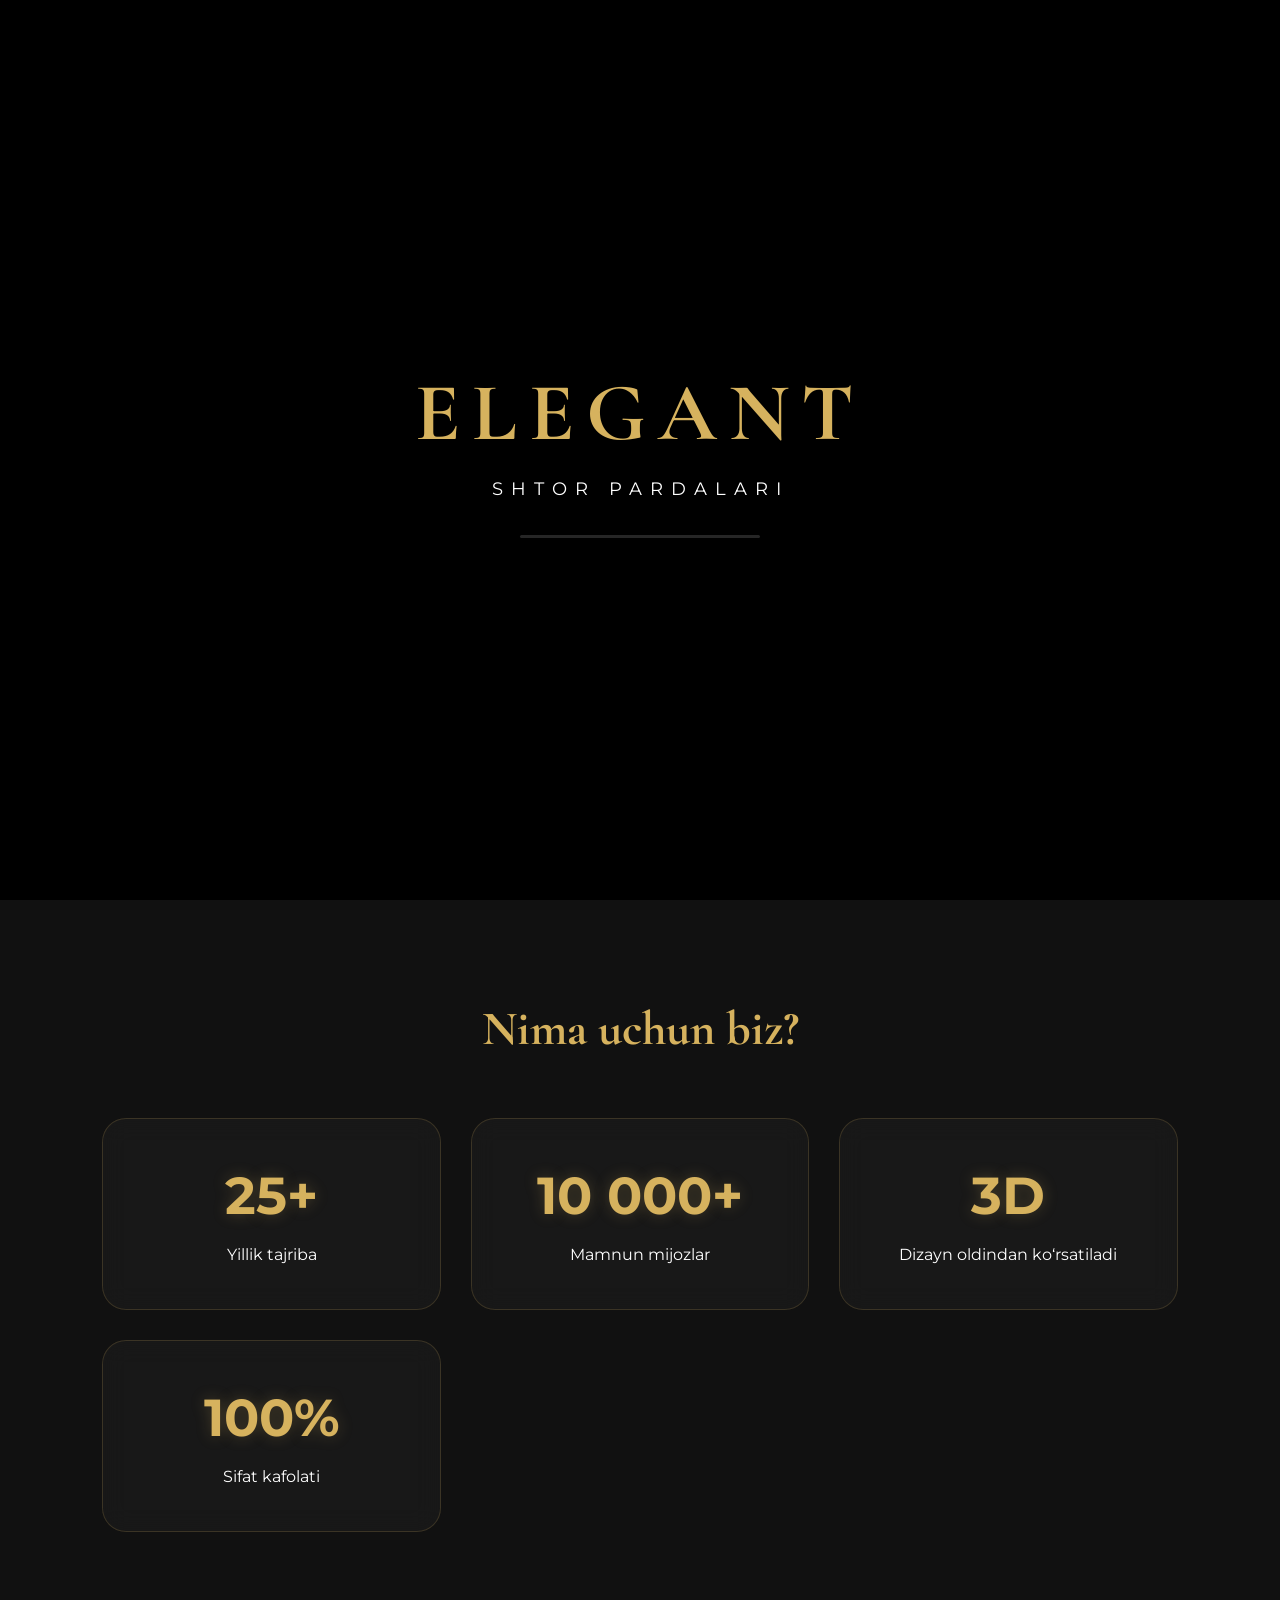
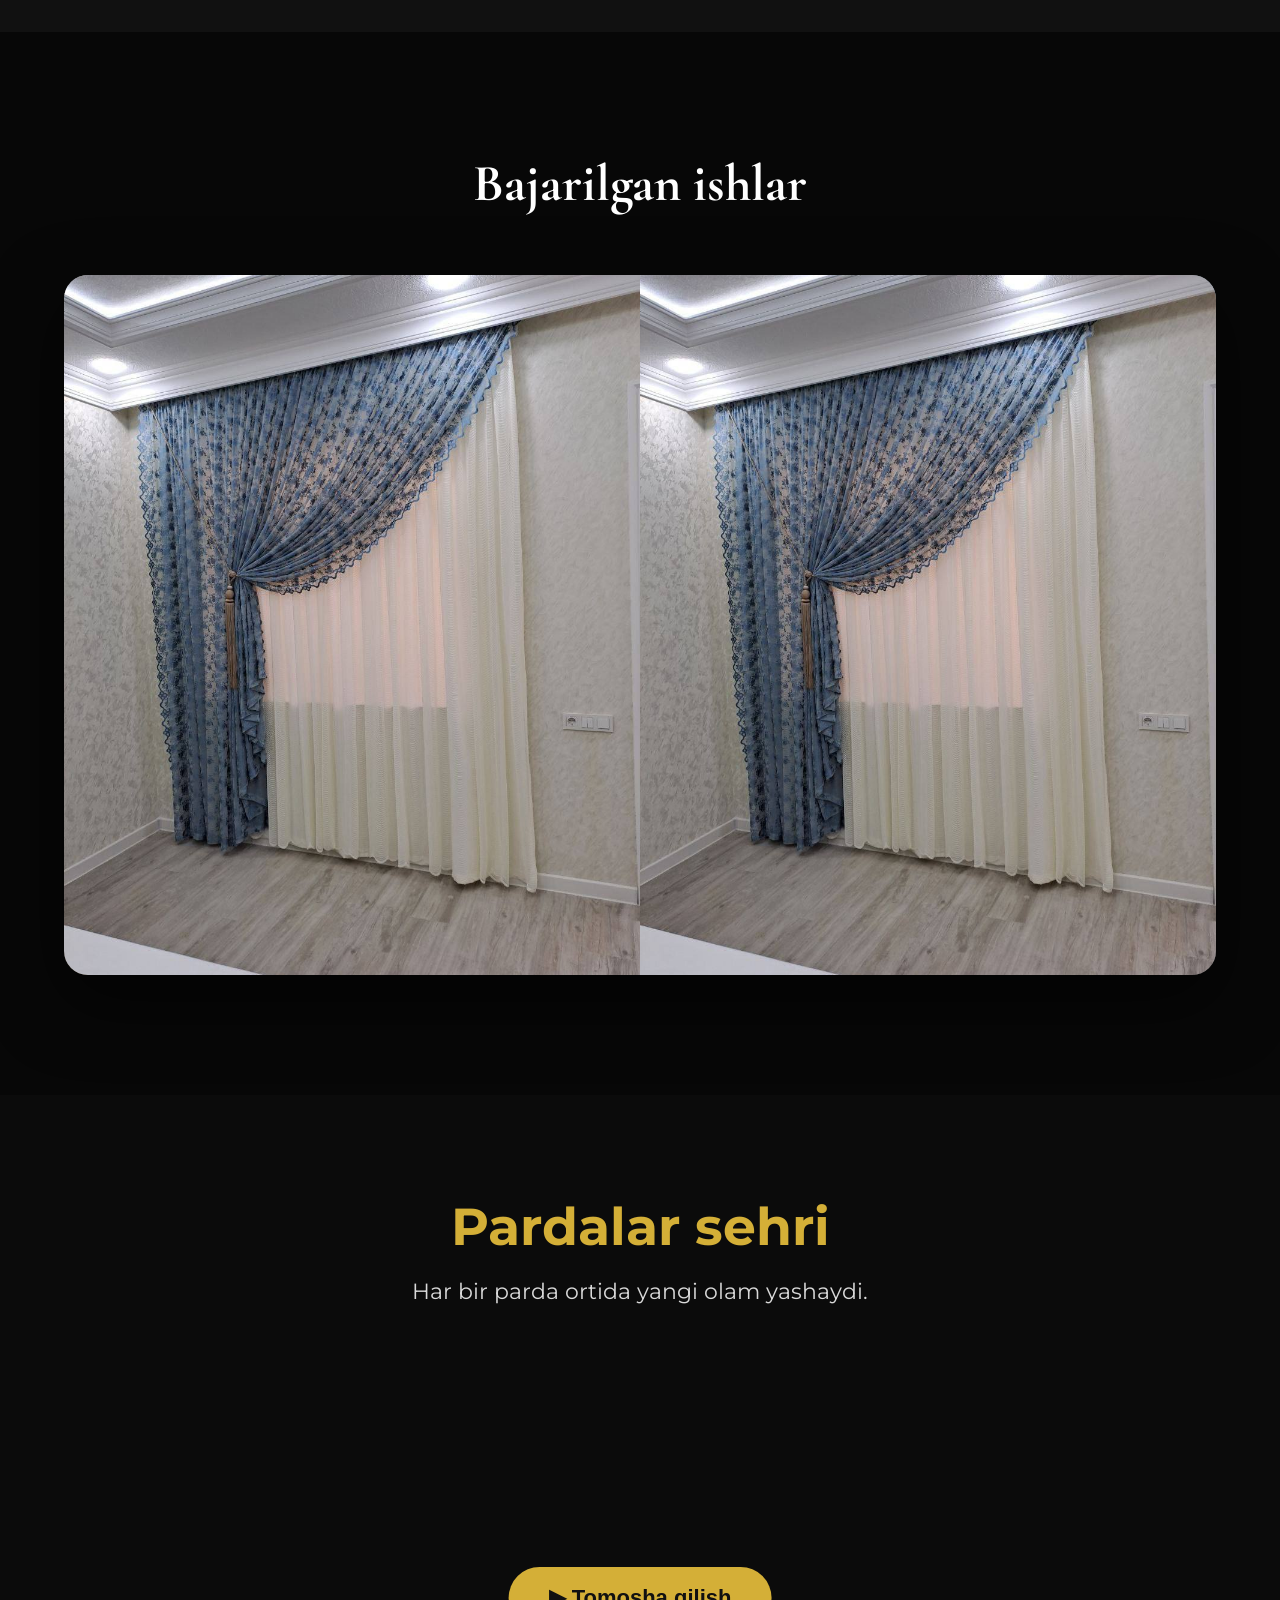
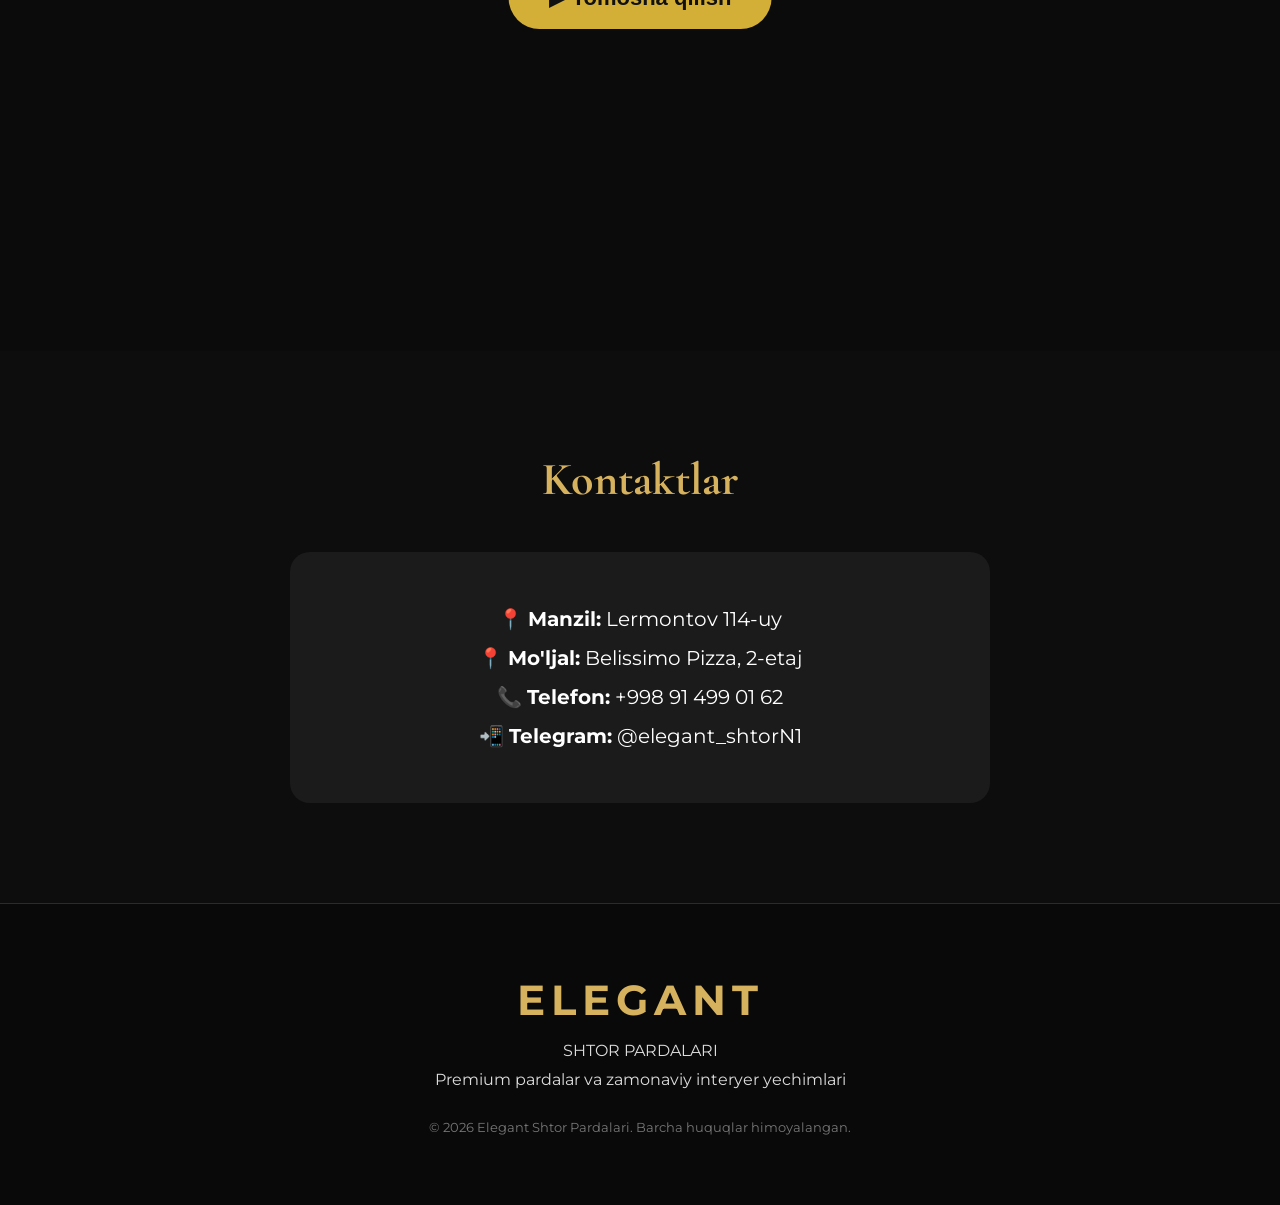
==== commit 607e616a: "Replace promo video" ====
--- a/index.html
+++ b/index.html
@@ -147,9 +147,12 @@
     </p>
 <div class="video-box">
 
-    <video id="promoVideo" preload="metadata" playsinline controlslist="nodownload noplaybackrate">
-
-        <source src="videos/pardalar-sehri.mp4" type="video/mp4">
+    <video id="promoVideo"
+       preload="auto"
+       playsinline
+       controlslist="nodownload noplaybackrate">
+
+     <source src="videos/elegant-film.mp4" type="video/mp4">
 
         Sizning brauzeringiz videoni qo'llab-quvvatlamaydi.
 
--- a/style.css
+++ b/style.css
@@ -323,9 +323,12 @@
    HERO ANIMATIONS
 ========================================== */
 
-.hero{
-    animation:heroZoom 18s ease-in-out infinite alternate;
-}
+.hero-slider{
+    animation: heroZoom 18s ease-in-out infinite alternate;
+    transform-origin:center;
+    will-change:transform;
+}
+
 
 @keyframes heroZoom{
 
@@ -1099,4 +1102,15 @@
 
 .video-box.playing video{
     pointer-events:auto;
+}
+.video-box{
+    width:100%;
+}
+
+.video-box video{
+    display:block;
+    width:100%;
+    height:auto;
+    aspect-ratio:16/9;
+    object-fit:cover;
 }
